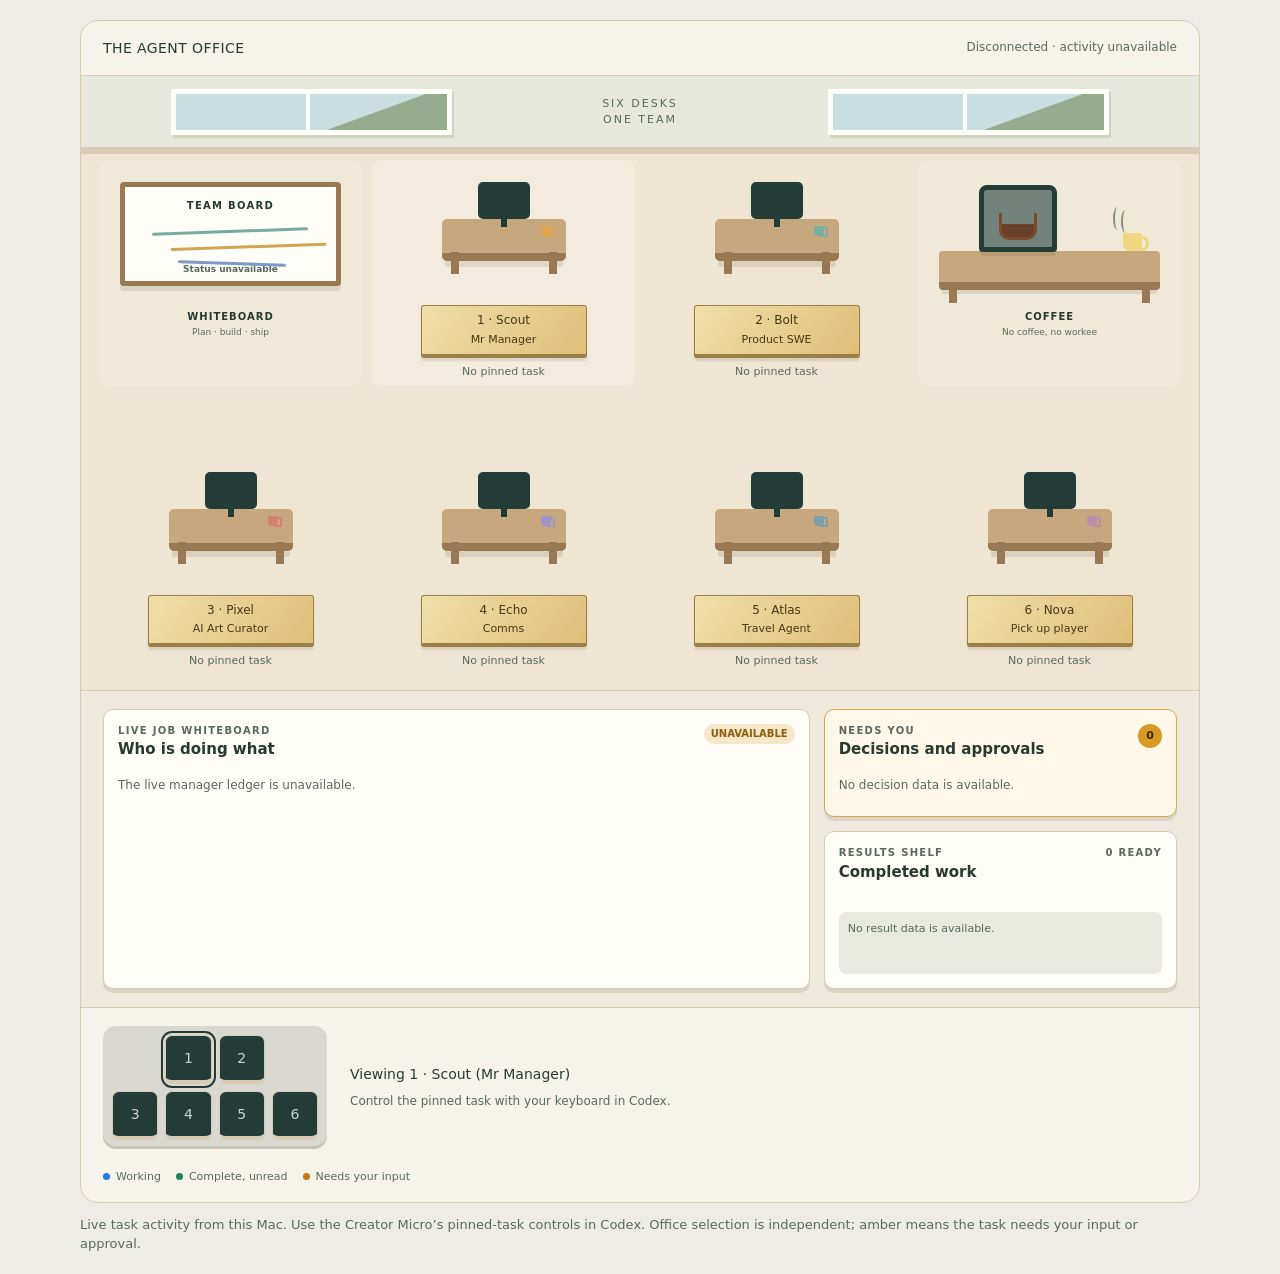
==== index.html @ 34a48023 "Align whiteboard labels with live agent activity" ====
<!doctype html>
<html lang="en">
<head>
  <meta charset="utf-8">
  <meta name="viewport" content="width=device-width, initial-scale=1">
  <meta name="color-scheme" content="light dark">
  <title>Agent Office — local task activity</title>
  <style>
    body { margin:0; padding:20px; background:light-dark(#edece6,#17201a); color:light-dark(#263a32,#eef1e8); font-family:system-ui,sans-serif; }
    main { max-width:1120px; margin:0 auto; }
    .connection-note { max-width:1120px; margin:12px auto 0; font-size:13px; line-height:1.5; color:light-dark(#59695e,#bdcabc); }
    html[data-presentation="true"] body { padding:0; min-height:100vh; display:grid; place-items:center; overflow:hidden; background:#101712; }
    html[data-presentation="true"] main { width:min(100vw,1180px); max-width:none; }
    html[data-presentation="true"] #agent-office .office-bottom,
    html[data-presentation="true"] #agent-office .job-hub,
    html[data-presentation="true"] .connection-note { display:none; }
    html[data-presentation="true"] #agent-office .office-window { border-radius:0; box-shadow:none; }
    @media(max-width:490px) { body { padding:8px; } }
    /* Hide example dispatch while the first live snapshot is loading. */
    #agent-office .task-input, #agent-office .send-task { display:none; }
  </style>
</head>
<body>
  <main><div id="agent-office" aria-label="Agent Office">
  <style>
    #agent-office { --office-bg:light-dark(#f6f3ea,#202923); --office-wall:light-dark(#e6e8db,#303c32); --office-floor:light-dark(#eee5d2,#394239); --office-line:light-dark(#d7cbb4,#4b5548); --office-ink:light-dark(#263a32,#eef1e8); --office-muted:light-dark(#59695e,#bdcabc); --office-desk:light-dark(#c7a87e,#957657); --office-edge:light-dark(#987954,#6c513b); --office-panel:light-dark(#fffdf7,#253329); --office-screen:light-dark(#243c38,#14221c); --office-blue:light-dark(#2379e7,#53a0ff); --office-green:light-dark(#23815a,#6bdaa2); --office-shadow:light-dark(#564b2b22,#00000035); color:var(--office-ink); font-family:ui-sans-serif,system-ui,sans-serif; font-size:14px; line-height:1.45; }
    #agent-office * { box-sizing:border-box; }
    #agent-office [data-state] { --activity-fill:var(--office-screen); --activity-ink:light-dark(#c7d6cd,#b7c9bf); --activity-glow:transparent; }
    #agent-office [data-state="idle"] { --activity-fill:light-dark(#f5f8fc,#e9eff8); --activity-ink:light-dark(#304153,#34465c); }
    #agent-office [data-state="working"] { --activity-fill:var(--office-blue); --activity-ink:light-dark(#fff,#0e2540); --activity-glow:light-dark(#2379e755,#53a0ff55); }
    #agent-office [data-state="done"] { --activity-fill:var(--office-green); --activity-ink:light-dark(#fff,#123923); --activity-glow:light-dark(#23815a55,#6bdaa255); }
    #agent-office [data-state="waiting"] { --activity-fill:light-dark(#e6ad40,#edb450); --activity-ink:light-dark(#49320a,#49320a); --activity-glow:light-dark(#e6ad4055,#edb45055); }
    #agent-office [data-state="error"] { --activity-fill:light-dark(#cf4245,#ff827c); --activity-ink:light-dark(#fff,#4a1717); --activity-glow:light-dark(#cf424555,#ff827c55); }
    #agent-office .office-window { background:var(--office-bg); border:1px solid var(--office-line); border-radius:18px; overflow:hidden; }
    #agent-office .office-header { padding:17px 22px; display:flex; gap:12px; align-items:center; justify-content:space-between; flex-wrap:wrap; }
    #agent-office .office-brand { font-weight:500; letter-spacing:.03em; }
    #agent-office .office-tag { font-size:12px; color:var(--office-muted); }
    #agent-office .office-room { position:relative; background:var(--office-floor); padding:0 18px 15px; border-top:1px solid var(--office-line); border-bottom:1px solid var(--office-line); }
    #agent-office .back-wall { height:78px; margin:0 -18px 6px; background:var(--office-wall); border-bottom:7px solid var(--office-line); display:flex; align-items:center; justify-content:space-around; padding:9px 20px; }
    #agent-office .window-view { position:relative; width:26%; height:46px; border:5px solid var(--office-panel); background:linear-gradient(160deg,light-dark(#c9dee0,#466572) 0 67%,light-dark(#95ac8e,#344b37) 68%); box-shadow:2px 3px 0 var(--office-shadow); }
    #agent-office .window-view:after { content:""; position:absolute; left:48%; width:4px; height:100%; background:var(--office-panel); }
    #agent-office .wall-sign { text-align:center; color:var(--office-muted); letter-spacing:.18em; font-size:11px; padding:0 10px; }
    #agent-office .office-desks { display:grid; grid-template-columns:repeat(4,minmax(0,1fr)); grid-template-areas:'whiteboard key1 key2 coffee' 'key3 key4 key5 key6'; column-gap:10px; row-gap:64px; }
    #agent-office .station { position:relative; min-height:222px; min-width:0; border:0; padding:0 0 6px; background:transparent; color:inherit; font:inherit; cursor:pointer; border-radius:10px; display:flex; flex-direction:column; }
    #agent-office .station[aria-pressed="true"] { background:light-dark(#ffffff42,#ffffff08); }
    #agent-office .station-label { position:relative; margin-top:145px; width:100%; padding:0 4px; text-align:center; font-size:12px; white-space:normal; display:flex; flex-direction:column; align-items:center; gap:6px; }
    #agent-office .desk-plaque { position:relative; display:block; width:100%; max-width:166px; min-height:51px; padding:6px 7px; border:1px solid light-dark(#9c7f45,#b69b62); border-bottom:4px solid light-dark(#9c7f45,#8c7545); border-radius:3px; background:linear-gradient(125deg,light-dark(#f0dea9,#76663c),light-dark(#dfbf79,#51472e)); color:light-dark(#493718,#fff1c8); box-shadow:0 3px 2px var(--office-shadow); }
    #agent-office .plaque-name { display:block; font-weight:500; overflow-wrap:anywhere; }
    #agent-office .plaque-role { display:block; margin-top:2px; font-size:11px; overflow-wrap:anywhere; }
    #agent-office .plaque-role[hidden] { display:none; }
    #agent-office .station-state { display:block; color:var(--office-muted); font-size:11px; }
    #agent-office .worktable { position:absolute; top:59px; left:50%; transform:translateX(-50%); width:124px; height:42px; background:var(--office-desk); border-radius:5px; border-bottom:8px solid var(--office-edge); box-shadow:0 9px 0 -3px var(--office-shadow); }
    #agent-office .worktable:before, #agent-office .worktable:after { content:""; position:absolute; width:8px; height:22px; background:var(--office-edge); top:33px; }
    #agent-office .worktable:before { left:9px; } #agent-office .worktable:after { right:9px; }
    #agent-office .monitor { position:absolute; width:52px; height:37px; left:50%; top:22px; transform:translateX(-50%); border:5px solid var(--office-screen); border-radius:5px; background:var(--activity-fill); box-shadow:0 0 17px var(--activity-glow); }
    #agent-office .monitor:after { content:""; position:absolute; width:6px; height:9px; background:var(--office-screen); left:18px; top:31px; }
    #agent-office .screen-lines { position:absolute; left:5px; top:6px; width:19px; height:3px; color:var(--activity-ink); background:currentColor; box-shadow:0 6px 0 currentColor,7px 12px 0 currentColor; }
    #agent-office .station:is([data-state="unknown"],[data-state="unassigned"]) .screen-lines { opacity:0; }
    #agent-office .mug { position:absolute; top:66px; left:calc(50% + 37px); width:10px; height:10px; border-radius:1px 1px 4px 4px; background:var(--suit); }
    #agent-office .mug:after { content:""; position:absolute; right:-4px; top:1px; width:5px; height:6px; border:2px solid var(--suit); border-radius:2px; }
    #agent-office .robot { position:absolute; top:90px; left:calc(50% - 40px); width:38px; height:48px; transition:transform .75s cubic-bezier(.22,.8,.3,1); filter:drop-shadow(0 4px 1px var(--office-shadow)); }
    #agent-office .robot-head { position:absolute; width:34px; height:25px; top:0; left:2px; border-radius:9px; background:var(--suit); border-bottom:3px solid var(--trim); z-index:3; }
    #agent-office .robot-head:before { content:""; position:absolute; width:3px; height:9px; left:15px; top:-8px; background:var(--trim); }
    #agent-office .robot-head:after { content:""; position:absolute; width:7px; height:7px; left:13px; top:-11px; border-radius:50%; background:var(--suit); }
    #agent-office .visor { position:absolute; top:7px; left:5px; width:24px; height:11px; border-radius:4px; background:var(--office-screen); display:flex; gap:7px; align-items:center; justify-content:center; }
    #agent-office .visor:before, #agent-office .visor:after { content:""; display:block; width:3px; height:4px; background:light-dark(#e7fcf5,#ecfff4); border-radius:2px; }
    #agent-office .robot-body { position:absolute; width:24px; height:17px; top:23px; left:7px; border-radius:5px; background:var(--suit); border-bottom:3px solid var(--trim); }
    #agent-office .robot-body:before, #agent-office .robot-body:after { content:""; position:absolute; top:3px; width:7px; height:14px; border-radius:3px; background:var(--suit); }
    #agent-office .robot-body:before { left:-7px; transform:rotate(15deg); } #agent-office .robot-body:after { right:-7px; transform:rotate(-15deg); }
    #agent-office .feet { position:absolute; top:38px; left:9px; width:8px; height:8px; border-radius:0 0 3px 3px; background:var(--trim); box-shadow:13px 0 0 var(--trim); }
    #agent-office .robot-badge { position:absolute; width:6px; height:4px; background:var(--office-panel); left:9px; top:5px; border-radius:1px; }
    #agent-office .robot-2 .robot-head { border-radius:3px; width:38px; left:0; }
    #agent-office .robot-2 .visor { width:28px; }
    #agent-office .robot-2 .robot-head:before { left:5px; transform:rotate(-25deg); }
    #agent-office .robot-2 .robot-head:after { left:2px; border-radius:1px; }
    #agent-office .robot-3 .robot-head { border-radius:15px 15px 8px 8px; }
    #agent-office .robot-3 .visor { border-radius:50%; width:14px; left:10px; gap:0; }
    #agent-office .robot-3 .visor:after { display:none; }
    #agent-office .robot-3 .robot-head:before { left:-4px; top:6px; width:5px; height:12px; }
    #agent-office .robot-3 .robot-head:after { left:33px; top:6px; width:5px; height:12px; border-radius:2px; }
    #agent-office .robot-4 .robot-head { border-radius:13px; height:28px; top:-3px; }
    #agent-office .robot-4 .robot-head:before { left:2px; transform:rotate(-28deg); height:12px; }
    #agent-office .robot-4 .robot-head:after { left:26px; top:-8px; width:3px; height:12px; border-radius:0; transform:rotate(28deg); }
    #agent-office .robot-5 .robot-head { border-radius:6px 6px 11px 11px; }
    #agent-office .robot-5 .robot-head:before { width:28px; height:7px; top:-5px; left:3px; border-radius:4px 4px 0 0; }
    #agent-office .robot-5 .robot-head:after { width:40px; height:4px; top:0; left:-3px; border-radius:2px; }
    #agent-office .robot-6 .robot-head { width:30px; left:4px; border-radius:4px 12px 4px 12px; }
    #agent-office .robot-6 .visor { left:3px; }
    #agent-office .robot-6 .robot-head:after { width:15px; left:13px; border-radius:3px; transform:rotate(15deg); }
    #agent-office .station[aria-pressed="true"] .robot { transform:translate(20px,3px); }
    #agent-office .station[data-state="working"] .robot { transform:translate(45px,-42px); }
    #agent-office .station[data-state="working"] .station-state { color:var(--office-blue); }
    #agent-office .station[data-state="done"] .robot { transform:translate(20px,-2px); }
    #agent-office .station[data-state="done"] .robot-body:after { transform:translateY(-12px) rotate(-135deg); }
    #agent-office .station[data-state="done"] .station-state { color:var(--office-green); }
    #agent-office .station.is-spotlit { animation:office-spotlight 1.15s ease-out; box-shadow:0 0 0 3px light-dark(#f1c45d,#ffe083),0 0 28px 10px light-dark(#efc35380,#ffe08355); }
    #agent-office .result-sheet { opacity:0; position:absolute; top:89px; left:calc(50% + 17px); width:17px; height:21px; background:var(--office-panel); border-top:5px solid var(--office-green); transform:rotate(10deg); transition:opacity .2s; }
    #agent-office .station[data-state="done"] .result-sheet { opacity:1; }
    #agent-office .office-bottom { padding:18px 22px 20px; display:grid; grid-template-columns:224px minmax(0,1fr); gap:23px; align-items:center; }
    #agent-office .keypad { display:grid; grid-template-columns:repeat(4,minmax(0,1fr)); grid-template-areas:'. key1 key2 .' 'key3 key4 key5 key6'; gap:7px; background:light-dark(#d8d8d0,#17221b); padding:9px; border-radius:13px; box-shadow:inset 0 -3px 0 var(--office-shadow); }
    #agent-office .agent-key:nth-child(1) { grid-area:key1; }
    #agent-office .agent-key:nth-child(2) { grid-area:key2; }
    #agent-office .agent-key:nth-child(3) { grid-area:key3; }
    #agent-office .agent-key:nth-child(4) { grid-area:key4; }
    #agent-office .agent-key:nth-child(5) { grid-area:key5; }
    #agent-office .agent-key:nth-child(6) { grid-area:key6; }
    #agent-office .agent-key { position:relative; min-height:49px; border:1px solid var(--office-line); border-bottom-width:4px; border-radius:7px; background:var(--activity-fill); color:var(--activity-ink); box-shadow:0 0 12px var(--activity-glow); font:inherit; font-weight:500; cursor:pointer; }
    #agent-office .agent-key[aria-pressed="true"] { outline:2px solid var(--office-ink); outline-offset:2px; }
    #agent-office .agent-key:is([data-state="working"],[data-state="done"],[data-state="waiting"],[data-state="error"]) { border-color:var(--activity-fill); }
    #agent-office .compose { min-width:0; }
    #agent-office .compose-title { font-weight:500; display:block; margin-bottom:7px; }
    #agent-office .task-input { width:100%; min-width:0; background:var(--office-panel); border:1px solid var(--office-line); color:var(--office-ink); font:inherit; padding:9px 11px; border-radius:8px; }
    #agent-office .compose-actions { display:flex; align-items:center; gap:12px; margin-top:9px; flex-wrap:wrap; }
    #agent-office .send-task { background:var(--office-ink); color:var(--office-bg); font:inherit; font-weight:500; border:0; padding:9px 13px; border-radius:8px; cursor:pointer; }
    #agent-office .send-task:disabled { opacity:.5; cursor:default; }
    #agent-office .selection-detail { color:var(--office-muted); font-size:12px; }
    #agent-office .office-legend { padding:0 22px 17px; display:flex; flex-wrap:wrap; gap:15px; color:var(--office-muted); font-size:11px; }
    #agent-office .legend-item { display:flex; align-items:center; gap:6px; }
    #agent-office .legend-dot { width:7px; height:7px; border-radius:50%; background:var(--office-blue); }
    #agent-office .legend-item:nth-child(2) .legend-dot { background:var(--office-green); }
    #agent-office .legend-item:nth-child(3) .legend-dot { background:light-dark(#bc7b16,#edb450); }
    #agent-office [data-cozy="false"] .back-wall { display:none; }
    #agent-office [data-cozy="false"] .office-room { padding-top:14px; }
    #agent-office .job-hub { display:grid; grid-template-columns:minmax(0,1.6fr) minmax(260px,.8fr); gap:14px; padding:18px 22px; background:light-dark(#eee9dc,#1d2a22); border-bottom:1px solid var(--office-line); }
    #agent-office .job-panel { min-width:0; border:1px solid var(--office-line); border-radius:10px; background:var(--office-panel); box-shadow:0 4px 0 var(--office-shadow); padding:14px; }
    #agent-office .job-panel-head { display:flex; align-items:flex-start; justify-content:space-between; gap:12px; margin-bottom:10px; }
    #agent-office .job-eyebrow { display:block; color:var(--office-muted); font-size:10px; font-weight:700; letter-spacing:.13em; text-transform:uppercase; }
    #agent-office .job-panel h2 { margin:2px 0 0; font-size:15px; line-height:1.25; }
    #agent-office .board-health { flex:none; padding:3px 7px; border-radius:999px; background:light-dark(#e4eee7,#34463a); color:var(--office-green); font-size:10px; font-weight:700; text-transform:uppercase; }
    #agent-office .board-health[data-stale="true"] { background:light-dark(#f5e7c8,#4a3d27); color:light-dark(#8b5e12,#f0c46d); }
    #agent-office .job-list { display:grid; gap:6px; }
    #agent-office .job-row { width:100%; min-width:0; display:grid; grid-template-columns:minmax(98px,.7fr) minmax(0,1.7fr) auto; align-items:center; gap:9px; padding:8px 9px; border:1px solid var(--office-line); border-left:5px solid var(--office-blue); border-radius:7px; background:light-dark(#faf8f1,#2c3a30); color:inherit; font:inherit; text-align:left; cursor:pointer; }
    #agent-office .job-row[data-stage="waiting"] { border-left-color:light-dark(#bc7b16,#edb450); }
    #agent-office .job-row[data-stage="testing"],#agent-office .job-row[data-stage="done"] { border-left-color:var(--office-green); }
    #agent-office .job-row[data-stage="error"] { border-left-color:light-dark(#cf4245,#ff827c); }
    #agent-office .job-row[data-stage="unknown"],#agent-office .job-row[data-stage="ready"] { border-left-color:var(--office-line); }
    #agent-office .job-agent { font-size:12px; font-weight:700; overflow-wrap:anywhere; }
    #agent-office .job-title { min-width:0; color:var(--office-muted); font-size:12px; overflow-wrap:anywhere; }
    #agent-office .stage-chip { padding:3px 7px; border-radius:999px; background:light-dark(#e8edf1,#17241d); color:var(--office-muted); font-size:10px; font-weight:700; text-transform:uppercase; white-space:nowrap; }
    #agent-office .job-side { min-width:0; display:grid; gap:14px; align-content:start; }
    #agent-office .needs-panel { border-color:light-dark(#d5a84d,#8d672c); background:light-dark(#fff8e8,#40351f); }
    #agent-office .needs-count { min-width:24px; height:24px; display:grid; place-items:center; border-radius:999px; background:light-dark(#d99a25,#edb450); color:#382709; font-size:11px; font-weight:800; }
    #agent-office .needs-list { display:grid; gap:7px; }
    #agent-office .need-card { width:100%; display:grid; grid-template-columns:34px minmax(0,1fr); gap:9px; align-items:start; padding:9px; border:1px solid light-dark(#d6b66c,#8d713a); border-radius:7px; background:light-dark(#fffdf7,#4a3c23); color:inherit; font:inherit; text-align:left; cursor:pointer; }
    #agent-office .need-key { width:32px; height:32px; display:grid; place-items:center; border:1px solid var(--office-edge); border-bottom-width:4px; border-radius:6px; background:light-dark(#f1d58f,#d9b45f); color:#3b2b0d; font-weight:800; }
    #agent-office .need-card strong,#agent-office .need-card small { display:block; overflow-wrap:anywhere; }
    #agent-office .need-card strong { font-size:12px; }
    #agent-office .need-card small { margin-top:2px; color:var(--office-muted); font-size:11px; }
    #agent-office .panel-empty { margin:0; padding:8px 0; color:var(--office-muted); font-size:12px; }
    #agent-office .folders { display:flex; gap:9px; overflow-x:auto; padding:7px 3px 9px; }
    #agent-office .result-folder { min-width:122px; position:relative; padding:13px 9px 8px; border:0; border-bottom:6px solid var(--office-edge); border-radius:4px; background:var(--office-desk); color:light-dark(#443119,#fff4d7); font:inherit; font-size:11px; text-align:left; cursor:pointer; }
    #agent-office .result-folder:before { content:""; position:absolute; top:-6px; left:8px; width:42px; height:8px; border-radius:3px 3px 0 0; background:var(--office-desk); }
    #agent-office .result-folder[aria-selected="true"] { outline:2px solid var(--office-green); outline-offset:2px; }
    #agent-office .result-detail { min-height:62px; margin-top:4px; padding:9px; border-radius:7px; background:light-dark(#e8eadf,#344139); color:var(--office-muted); font-size:11px; overflow-wrap:anywhere; }
    #agent-office .result-detail strong { display:block; margin-bottom:3px; color:var(--office-ink); font-size:12px; }
    #agent-office .result-links { display:flex; flex-wrap:wrap; gap:8px; margin-top:7px; }
    #agent-office .result-links a { color:light-dark(#075aa8,#83bdff); font-weight:700; }
    @media(max-width:720px) { #agent-office .job-hub { grid-template-columns:1fr; } }
    @media(max-width:490px) { #agent-office .office-header { padding:14px; gap:5px; } #agent-office .office-room { padding-left:4px; padding-right:4px; } #agent-office .back-wall { margin-left:-4px; margin-right:-4px; } #agent-office .office-desks { column-gap:0; } #agent-office .station,#agent-office .office-amenity { min-height:205px; } #agent-office .worktable { width:76px; } #agent-office .monitor { width:46px; } #agent-office .mug { left:calc(50% + 25px); } #agent-office .desk-plaque { padding-left:3px; padding-right:3px; font-size:11px; } #agent-office .plaque-role { font-size:10px; } #agent-office .station[data-state="working"] .robot { transform:translate(35px,-39px); } #agent-office .office-bottom { grid-template-columns:1fr; padding:16px; gap:16px; } #agent-office .agent-key { min-height:44px; } #agent-office .task-input { font-size:16px; } #agent-office .office-legend { padding-left:16px; padding-right:16px; gap:10px; } }
    @media(max-width:490px) { #agent-office .job-hub { padding:14px; } #agent-office .job-row { grid-template-columns:minmax(86px,.8fr) minmax(0,1.5fr); } #agent-office .stage-chip { grid-column:1/-1; justify-self:start; } }
    #agent-office .office-amenity { position:relative; min-width:0; min-height:222px; border-radius:10px; background:light-dark(#ffffff24,#ffffff05); overflow:hidden; }
    #agent-office .office-whiteboard { grid-area:whiteboard; }
    #agent-office .coffee-space { grid-area:coffee; }
    #agent-office .room-whiteboard { position:absolute; top:22px; left:8%; width:84%; height:104px; padding:12px 8px 8px; border:5px solid var(--office-edge); border-radius:4px; background:var(--office-panel); color:var(--office-muted); text-align:center; box-shadow:0 5px 0 var(--office-shadow); }
    #agent-office .room-whiteboard:before,#agent-office .room-whiteboard:after { content:""; position:absolute; left:13%; right:13%; height:3px; border-radius:3px; background:light-dark(#79a9a0,#78a992); transform:rotate(-2deg); }
    #agent-office .room-whiteboard:before { top:43px; box-shadow:18px 16px 0 light-dark(#d3a553,#c59a4d); }
    #agent-office .room-whiteboard:after { top:75px; left:25%; right:24%; background:light-dark(#7d99c8,#82a9dc); transform:rotate(2deg); }
    #agent-office .room-board-title { display:block; color:var(--office-ink); font-size:10px; font-weight:800; letter-spacing:.13em; }
    #agent-office .room-board-count { position:absolute; bottom:5px; left:0; right:0; font-size:9px; font-weight:700; }
    #agent-office .coffee-counter { position:absolute; top:91px; left:8%; width:84%; height:39px; border-bottom:8px solid var(--office-edge); border-radius:4px; background:var(--office-desk); box-shadow:0 7px 0 -3px var(--office-shadow); }
    #agent-office .coffee-counter:before,#agent-office .coffee-counter:after { content:""; position:absolute; top:31px; width:8px; height:21px; background:var(--office-edge); }
    #agent-office .coffee-counter:before { left:10px; } #agent-office .coffee-counter:after { right:10px; }
    #agent-office .coffee-machine { position:absolute; left:18%; top:-66px; width:55%; max-width:78px; height:67px; border:5px solid var(--office-screen); border-radius:8px 8px 4px 4px; background:light-dark(#73827a,#1d2922); box-shadow:0 4px 0 var(--office-shadow); }
    #agent-office .coffee-machine:before { content:""; position:absolute; top:8px; left:9px; right:9px; height:14px; border-radius:3px; background:var(--activity-fill); box-shadow:0 0 10px var(--activity-glow); }
    #agent-office .coffee-machine:after { content:""; position:absolute; left:22%; right:22%; bottom:7px; height:24px; border:3px solid light-dark(#7b4b2c,#c99162); border-top:0; border-radius:1px 1px 10px 10px; background:linear-gradient(to top,light-dark(#68402a,#9b623f) 0 52%,transparent 53%); }
    #agent-office .coffee-mug { position:absolute; right:8%; top:-18px; width:19px; height:18px; border-radius:2px 2px 7px 7px; background:light-dark(#f1d681,#e7c96f); }
    #agent-office .coffee-mug:after { content:""; position:absolute; right:-7px; top:3px; width:8px; height:9px; border:3px solid light-dark(#f1d681,#e7c96f); border-left:0; border-radius:0 7px 7px 0; }
    #agent-office .coffee-steam { position:absolute; right:13%; top:-44px; width:18px; height:27px; opacity:.72; }
    #agent-office .coffee-steam:before,#agent-office .coffee-steam:after { content:""; position:absolute; width:7px; height:23px; border-left:2px solid var(--office-muted); border-radius:50%; animation:office-steam 2.2s ease-in-out infinite; }
    #agent-office .coffee-steam:after { left:8px; top:3px; animation-delay:.5s; }
    #agent-office .amenity-label { position:absolute; top:151px; left:5%; right:5%; text-align:center; color:var(--office-muted); line-height:1.2; }
    #agent-office .amenity-label strong { display:block; color:var(--office-ink); font-size:10px; letter-spacing:.1em; }
    #agent-office .amenity-label small { display:block; margin-top:4px; font-size:9px; }
    #agent-office .office-room > .robot { left:0; top:0; z-index:10; pointer-events:none; transition:transform var(--walk-duration,0ms) linear; }
    #agent-office .traveler-number { position:absolute; top:50px; left:8px; width:23px; height:19px; border-radius:6px; text-align:center; font-size:11px; background:var(--activity-fill); color:var(--activity-ink); border:1px solid var(--office-line); }
    #agent-office .robot[data-selected="true"] .traveler-number { outline:2px solid var(--office-ink); outline-offset:1px; }
    #agent-office .robot:is([data-state="working"],[data-state="done"],[data-state="waiting"],[data-state="error"]) .traveler-number { border-color:var(--activity-fill); }
    #agent-office .robot[data-walking="true"] .feet { animation:office-footsteps .25s steps(2,end) infinite; }
    #agent-office .robot[data-walking="true"] .robot-head { animation:office-bob .3s ease-in-out infinite alternate; }
    #agent-office .robot[data-state="done"] .robot-body:after { transform:translateY(-12px) rotate(-135deg); }
    #agent-office .clipboard { display:none; position:absolute; z-index:4; top:26px; left:24px; width:17px; height:22px; border:2px solid #8b693d; border-radius:2px; background:repeating-linear-gradient(#fff8df 0 5px,#b5baa5 5px 6px); transform:rotate(-12deg); box-shadow:1px 2px 1px #0003; }
    #agent-office .clipboard:before { content:""; position:absolute; top:-4px; left:3px; width:7px; height:5px; border-radius:2px; background:#817860; }
    #agent-office .robot[data-rounds="true"] .clipboard { display:block; }
    #agent-office .comms-layer { position:absolute; inset:0; pointer-events:none; z-index:20; }
    #agent-office .speech-bubble { position:absolute; width:max-content; max-width:136px; padding:7px 11px 6px; border:1px solid light-dark(#77988c,#7ea995); border-radius:12px; background:light-dark(#fffdf7,#e8f1e8); color:#263a32; box-shadow:0 4px 12px #00000020; text-align:center; font-size:11px; line-height:1.25; transform:translate(-50%,-100%); transition:opacity .2s ease; animation:office-bubble-in .24s ease-out both; }
    #agent-office .speech-bubble[data-speaker="manager"] { background:light-dark(#fff3d3,#f7dfaa); border-color:light-dark(#ba9653,#d0ae69); }
    #agent-office .speech-bubble:after { content:""; position:absolute; bottom:-5px; left:var(--tail-x,50%); width:8px; height:8px; transform:translateX(-50%) rotate(45deg); background:inherit; border-right:1px solid; border-bottom:1px solid; border-color:inherit; }
    #agent-office .speech-bubble.is-leaving { opacity:0; animation:none; }
    #agent-office .speech-dots { display:flex; justify-content:center; gap:4px; margin-top:5px; height:5px; }
    #agent-office .speech-dots i { width:4px; height:4px; border-radius:50%; background:currentColor; opacity:.45; animation:office-speaking .95s ease-in-out infinite; }
    #agent-office .speech-dots i:nth-child(2) { animation-delay:.14s; }
    #agent-office .speech-dots i:nth-child(3) { animation-delay:.28s; }
    #agent-office .comms-announcement { position:absolute; width:1px; height:1px; padding:0; margin:-1px; overflow:hidden; clip-path:inset(50%); white-space:nowrap; }
    @keyframes office-bubble-in { from { opacity:0; transform:translate(-50%,-88%) scale(.88); } to { opacity:1; transform:translate(-50%,-100%) scale(1); } }
    @keyframes office-speaking { 0%,70%,100% { transform:translateY(0); opacity:.4; } 35% { transform:translateY(-3px); opacity:1; } }
    @keyframes office-footsteps { 0% { transform:translateY(0) rotate(-9deg); } 100% { transform:translateY(-3px) rotate(9deg); } }
    @keyframes office-bob { from { transform:translateY(0); } to { transform:translateY(-2px); } }
    @keyframes office-spotlight { 0%,100% { box-shadow:none; } 18%,68% { box-shadow:0 0 0 3px light-dark(#f1c45d,#ffe083),0 0 28px 10px light-dark(#efc35380,#ffe08355); } }
    @keyframes office-steam { 0%,100% { transform:translateY(5px) scaleX(.8); opacity:.25; } 50% { transform:translateY(-4px) scaleX(1.15); opacity:.8; } }
    @media(max-width:490px) { #agent-office .room-whiteboard { left:4%; width:92%; padding-left:2px; padding-right:2px; } #agent-office .coffee-counter { left:4%; width:92%; } #agent-office .coffee-machine { left:10%; width:64%; } #agent-office .amenity-label { left:1%; right:1%; } }
    @media(prefers-reduced-motion:reduce) { #agent-office *,#agent-office *:before,#agent-office *:after { transition:none!important; animation:none!important; } }
  </style>
  <div class="office-window" data-cozy="true">
    <div class="office-header"><span class="office-brand">THE AGENT OFFICE</span><span class="office-tag">Preview · example activity</span></div>
    <div class="office-room">
      <div class="back-wall" aria-hidden="true"><div class="window-view"></div><div class="wall-sign">SIX DESKS<br>ONE TEAM</div><div class="window-view"></div></div>
      <div class="office-desks" aria-label="Agent desks"></div>
    </div>
    <section class="job-hub" aria-label="Agent work and results">
      <section class="job-panel board-panel" aria-labelledby="live-board-title">
        <div class="job-panel-head"><div><span class="job-eyebrow">Live job whiteboard</span><h2 id="live-board-title">Who is doing what</h2></div><span class="board-health" data-stale="true">Waiting</span></div>
        <div class="job-list"><p class="panel-empty">Waiting for the manager ledger…</p></div>
      </section>
      <div class="job-side">
        <section class="job-panel needs-panel" aria-labelledby="needs-title">
          <div class="job-panel-head"><div><span class="job-eyebrow">Needs you</span><h2 id="needs-title">Decisions and approvals</h2></div><span class="needs-count">0</span></div>
          <div class="needs-list"><p class="panel-empty">Nothing needs you right now.</p></div>
        </section>
        <section class="job-panel results-panel" aria-labelledby="results-title">
          <div class="job-panel-head"><div><span class="job-eyebrow">Results shelf</span><h2 id="results-title">Completed work</h2></div><span class="results-count job-eyebrow">0 ready</span></div>
          <div class="folders" role="list"></div>
          <article class="result-detail" aria-live="polite">Completed work will leave a folder here.</article>
        </section>
      </div>
    </section>
    <div class="office-bottom">
      <div class="keypad" role="group" aria-label="Six agent keys"></div>
      <form class="compose">
        <label class="compose-title" for="agent-office-task">1 · Scout (Mr Manager)</label>
        <input id="agent-office-task" class="task-input" type="text" maxlength="160" value="Draft a project introduction" aria-label="Example task for selected agent">
        <div class="compose-actions"><button class="send-task" type="submit">Send to work</button><span class="selection-detail" aria-live="polite">Ready for a task</span></div>
      </form>
    </div>
    <div class="office-legend" aria-label="Activity colors"><span class="legend-item"><span class="legend-dot"></span>Working</span><span class="legend-item"><span class="legend-dot"></span>Complete, unread</span><span class="legend-item"><span class="legend-dot"></span>Needs your input</span></div>
  </div>
  <script>
    (() => {
      const root = document.getElementById('agent-office');
      const deskArea = root.querySelector('.office-desks');
      const keyArea = root.querySelector('.keypad');
      const input = root.querySelector('.task-input');
      const label = root.querySelector('.compose-title');
      const send = root.querySelector('.send-task');
      const detail = root.querySelector('.selection-detail');
      const room = root.querySelector('.office-room');
      const jobHub = root.querySelector('.job-hub');
      const boardList = root.querySelector('.job-list');
      const boardHealth = root.querySelector('.board-health');
      const needsList = root.querySelector('.needs-list');
      const needsCount = root.querySelector('.needs-count');
      const folders = root.querySelector('.folders');
      const resultsCount = root.querySelector('.results-count');
      const resultDetail = root.querySelector('.result-detail');
      const reducedMotion = window.matchMedia('(prefers-reduced-motion: reduce)');
      const whiteboardSpace = document.createElement('section');
      whiteboardSpace.className='office-amenity office-whiteboard';
      whiteboardSpace.setAttribute('aria-label','Office whiteboard');
      whiteboardSpace.innerHTML='<span class="room-whiteboard" aria-hidden="true"><span class="room-board-title">TEAM BOARD</span><span class="room-board-count">0 active</span></span><span class="amenity-label"><strong>WHITEBOARD</strong><small>Plan · build · ship</small></span>';
      const roomBoard=whiteboardSpace.querySelector('.room-board-count');
      const coffeeSpace = document.createElement('section');
      coffeeSpace.className='office-amenity coffee-space';
      coffeeSpace.setAttribute('aria-label','Office coffee station: no coffee, no workee');
      coffeeSpace.innerHTML='<span class="coffee-counter" aria-hidden="true"><span class="coffee-machine"></span><span class="coffee-mug"></span><span class="coffee-steam"></span></span><span class="amenity-label"><strong>COFFEE</strong><small>No coffee, no workee</small></span>';
      const colors = [
        ['#dfa650','#f0b958','#a97430','#c18e3f'], ['#79afa2','#88c7b6','#4c8576','#58a28e'],
        ['#d7816d','#f09b83','#a35b4b','#c07761'], ['#a095c6','#b7ace3','#746691','#8e81bd'],
        ['#7b9fae','#a1c5d6','#547a89','#7097a8'], ['#c18ca7','#e6a8c7','#925e7b','#b77e9e']
      ];
      const roster = ['Scout (Mr Manager)','Bolt (Product SWE)','Pixel (AI Art Curator)','Echo (Comms)','Atlas (Travel Agent)','Nova (Pick up player)'];
      function splitPinnedName(title) {
        const full=String(title || '').trim();
        const match=full.match(/^(.*?)\s*\(([^()]*)\)\s*$/);
        return match && match[1].trim()?{name:match[1].trim(),role:match[2].trim()}:{name:full || 'Unassigned',role:''};
      }
      const tasks = ['Draft a project introduction','Build a simple landing page','Design a playful app icon','Review the latest changes','Research the next project','Write a quick-start guide'];
      const agents = roster.map((displayTitle,i)=>({ ...splitPinnedName(displayTitle), displayTitle, index:i, keyNumber:i+1, task:tasks[i], state:'idle', stage:'Ready for a task', position:null, location:'home', moving:false, runId:0, threadId:null }));
      let selected = 0;
      let liveMode = false;
      const appearance = { cozy:true, pace:'Relaxed' };
      deskArea.append(whiteboardSpace);
      agents.forEach((a,i) => {
        const station = document.createElement('button');
        station.type='button'; station.className='station';
        station.style.gridArea=`key${i+1}`;
        station.style.setProperty('--suit',`light-dark(${colors[i][0]},${colors[i][1]})`);
        station.style.setProperty('--trim',`light-dark(${colors[i][2]},${colors[i][3]})`);
        station.innerHTML=`<span class="worktable" aria-hidden="true"></span><span class="monitor" aria-hidden="true"><span class="screen-lines"></span></span><span class="mug" aria-hidden="true"></span><span class="robot robot-${i+1}" aria-hidden="true"><span class="robot-head"><span class="visor"></span></span><span class="robot-body"><span class="robot-badge"></span></span><span class="feet"></span></span><span class="result-sheet" aria-hidden="true"></span><span class="station-label"><span class="desk-plaque"><span class="plaque-name"></span><span class="plaque-role"></span></span><span class="station-state"></span></span>`;
        station.addEventListener('click',()=>select(i)); deskArea.append(station); a.station=station;
        a.robot=station.querySelector('.robot');
        a.robot.style.setProperty('--suit',`light-dark(${colors[i][0]},${colors[i][1]})`);
        a.robot.style.setProperty('--trim',`light-dark(${colors[i][2]},${colors[i][3]})`);
        const number=document.createElement('span'); number.className='traveler-number'; number.textContent=String(i+1); a.robot.append(number);
        const clipboard=document.createElement('span'); clipboard.className='clipboard'; a.robot.append(clipboard);
        room.append(a.robot);
        if(i===1) deskArea.append(coffeeSpace);
        const key = document.createElement('button'); key.type='button'; key.className='agent-key'; key.textContent=String(i+1);
        key.addEventListener('click',()=>select(i)); keyArea.append(key); a.key=key;
      });
      const commsLayer=document.createElement('div');
      commsLayer.className='comms-layer'; commsLayer.setAttribute('aria-hidden','true'); room.append(commsLayer);
      const commsAnnouncement=document.createElement('span');
      commsAnnouncement.className='comms-announcement'; commsAnnouncement.setAttribute('aria-live','polite'); root.append(commsAnnouncement);
      // ROUNDS_CONTROLLER_START: DOM-independent queue, also exercised by focused tests.
      function createOfficeRounds(hooks) {
        const seen=new Map(),pairs=new Map();
        let queue=[],running=false,generation=0,current=null;
        const fresh=event=>hooks.now()-event.at<=45 && event.at-hooks.now()<=2;
        async function drain() {
          if(running) return;
          running=true;
          const turn=generation;
          const alive=()=>turn===generation;
          try {
            while(alive() && queue.length) {
              const event=queue.shift();
              const people=hooks.resolve(event);
              if(!fresh(event) || !people) continue;
              const valid=()=>alive() && hooks.valid(event,people);
              current={valid};
              try {
                // A failed route retains the existing stationary speech-bubble fallback.
                try { await hooks.visit(event,people,valid); } catch(_error) { hooks.stopVisit(people); }
                if(valid() && fresh(event)) await hooks.speak(event,people,valid);
              } finally { hooks.release(people); current=null; }
            }
            if(alive()) await hooks.home(alive);
          } catch(_error) {
            // A removed/rebuilt scene must not leave characters held by a failed animation.
            if(alive()) hooks.cancel();
          } finally {
            running=false;
            if(queue.length) void drain();
          }
        }
        return {
          receive(events) {
            const now=hooks.now();
            for(const [id,at] of seen) if(now-at>50) seen.delete(id);
            for(const [pair,at] of pairs) if(now-at>50) pairs.delete(pair);
            for(const raw of Array.isArray(events)?events:[]) {
              if(!raw || typeof raw.id!=='string' || typeof raw.from!=='string' ||
                !['overview','check','message'].includes(raw.kind) || !Number.isFinite(raw.at) ||
                !fresh(raw) || seen.has(raw.id) ||
                (raw.kind!=='overview' && (typeof raw.to!=='string' || raw.to===raw.from))) continue;
              // Only metadata crosses into animation; never retain prompt/result payloads.
              const event={id:raw.id,from:raw.from,to:raw.kind==='overview'?null:raw.to,kind:raw.kind,at:raw.at};
              seen.set(event.id,event.at);
              const pair=JSON.stringify([event.from,event.to,event.kind]);
              if(event.at-(pairs.get(pair)??-Infinity)<10) continue;
              pairs.set(pair,event.at);
              queue.push(event);
            }
            queue.sort((a,b)=>a.at-b.at);
            queue=queue.slice(-12);
            void drain();
          },
          sync() { if(current && !current.valid()) this.clear(); },
          clear() { generation++; queue=[]; current=null; hooks.cancel(); }
        };
      }
      // ROUNDS_CONTROLLER_END
      let activeBubbles=[],commsTimer=null,commsFrame=null,finishSpeech=null;
      function clearBubbles() {
        clearTimeout(commsTimer); cancelAnimationFrame(commsFrame);
        commsTimer=null; commsFrame=null; activeBubbles=[];
        commsLayer.replaceChildren(); commsAnnouncement.textContent='';
        const finish=finishSpeech; finishSpeech=null; if(finish) finish();
      }
      function clearCommunications() { rounds.clear(); }
      function positionBubbles() {
        if(!root.isConnected || activeBubbles.some(item=>item.agent.threadId!==item.threadId)) {clearCommunications(); return;}
        const bounds=room.getBoundingClientRect();
        const placed=[];
        for(const item of activeBubbles) {
          const robot=item.agent.robot.getBoundingClientRect();
          const width=item.element.offsetWidth,height=item.element.offsetHeight;
          const anchor=robot.left-bounds.left+robot.width/2;
          const x=Math.max(width/2+5,Math.min(bounds.width-width/2-5,anchor));
          let y=Math.max(height+5,robot.top-bounds.top-11);
          for(const other of placed) {
            if(Math.abs(x-other.x)<(width+other.width)/2+6 && Math.abs(y-other.y)<Math.max(height,other.height)+6) {
              y=Math.max(height+5,other.y-other.height-9);
            }
          }
          item.element.style.left=`${x}px`;item.element.style.top=`${y}px`;
          item.element.style.setProperty('--tail-x',`${Math.max(12,Math.min(width-12,anchor-x+width/2))}px`);
          placed.push({x,y,width,height});
        }
        if(activeBubbles.length) commsFrame=requestAnimationFrame(positionBubbles);
      }
      function playCommunication(event,{manager,teammate},valid) {
        if(!valid()) return Promise.resolve();
        const finished=new Promise(resolve=>{finishSpeech=resolve;});
        const labels={overview:['Checking team'],check:['Checking in','Status check'],message:['Following up','Message received']}[event.kind];
        const participants=event.kind==='overview'?[manager]:[manager,teammate];
        participants.forEach((agent,index)=>{
          const bubble=document.createElement('span');bubble.className='speech-bubble';
          bubble.dataset.speaker=index===0?'manager':'teammate';bubble.dataset.kind=event.kind;
          const words=document.createElement('span');words.textContent=labels[index];bubble.append(words);
          const dots=document.createElement('span');dots.className='speech-dots';
          for(let i=0;i<3;i++) dots.append(document.createElement('i'));
          bubble.append(dots);commsLayer.append(bubble);
          activeBubbles.push({agent,threadId:agent.threadId,element:bubble});
        });
        commsAnnouncement.textContent=event.kind==='overview'?`${manager.name} is checking the team.`:`${manager.name} ${event.kind==='message'?'sent a follow-up to':'checked the status of'} ${teammate.name}.`;
        positionBubbles();
        commsTimer=setTimeout(()=>{
          activeBubbles.forEach(item=>item.element.classList.add('is-leaving'));
          commsTimer=setTimeout(clearBubbles,reducedMotion.matches?0:220);
        },event.kind==='overview'?2400:4200);
        return finished;
      }
      function receiveCommunications(events) {
        rounds.receive(events);
      }
      window.addEventListener('pagehide',clearCommunications,{once:true});
      let selectedResultId=null,spotlightTimer=null;
      function emptyState(container,text) {
        const item=document.createElement('p'); item.className='panel-empty'; item.textContent=text;
        container.replaceChildren(item);
      }
      function agentForKey(key) { return agents.find(agent=>agent.keyNumber===key); }
      function selectKey(key) {
        const index=agents.findIndex(agent=>agent.keyNumber===key);
        if(index>=0) select(index);
      }
      function flashSpotlight(agent) {
        clearTimeout(spotlightTimer);
        agents.forEach(item=>item.station.classList.remove('is-spotlit'));
        if(!agent) return;
        // Restart the animation when the same key is pressed twice.
        void agent.station.offsetWidth;
        agent.station.classList.add('is-spotlit');
        spotlightTimer=setTimeout(()=>agent.station.classList.remove('is-spotlit'),1200);
      }
      function renderJobBoard(board, slots) {
        // Use this snapshot's live slots, never the previous frame's characters.
        const liveSlots=Array.isArray(slots)?slots:null;
        const slotByKey=new Map((liveSlots || []).filter(slot=>slot && Number.isInteger(slot.key)).map(slot=>[slot.key,slot]));
        roomBoard.textContent=liveSlots?`${liveSlots.filter(slot=>slot?.state==='working').length} active`:'Status unavailable';
        // The rounds controller has a deliberately tiny DOM harness in tests;
        // board rendering is optional in that isolated scene.
        if(!jobHub) return;
        if(!board || board.presentation) {
          jobHub.hidden=Boolean(board?.presentation);
          if(!board) {
            boardHealth.textContent='Unavailable'; boardHealth.dataset.stale='true';
            emptyState(boardList,'The live manager ledger is unavailable.');
            emptyState(needsList,'No decision data is available.');
            needsCount.textContent='0'; folders.replaceChildren();
            resultsCount.textContent='0 ready'; resultDetail.textContent='No result data is available.';
          }
          return;
        }
        jobHub.hidden=false;
        const source=board.source && typeof board.source==='object'?board.source:{};
        const stale=source.stale!==false;
        boardHealth.dataset.stale=String(stale);
        boardHealth.textContent=!source.available?'Unavailable':stale?'May be stale':'Live';
        const boardAgents=Array.isArray(board.agents)?board.agents:[];
        const agentById=new Map(boardAgents.map(agent=>[agent.id,agent]));
        boardList.replaceChildren();
        const stageLabels={researching:'Researching',building:'Building',testing:'Testing',waiting:'Waiting',unknown:'Stage unknown'};
        const activityLabels={
          working:{stage:'working',title:'Active · no project assignment listed',chip:'Working'},
          idle:{stage:'ready',title:'Ready for the next assignment',chip:'Ready'},
          done:{stage:'done',title:'Response complete · unread',chip:'Complete'},
          waiting:{stage:'waiting',title:'Needs your input or approval',chip:'Needs you'},
          error:{stage:'error',title:'Task reported an error',chip:'Error'},
          unknown:{stage:'unknown',title:'Activity status unavailable',chip:'Unavailable'}
        };
        for(const item of boardAgents) {
          const assignment=item.assignment && typeof item.assignment==='object'?item.assignment:null;
          const activity=slotByKey.get(item.key)?.state;
          let fallback=activityLabels[activity] || activityLabels.unknown;
          // A missing/stale ledger cannot establish that an idle agent is free.
          if(activity==='idle' && (!source.available || stale)) fallback={stage:'unknown',title:'Current assignment unavailable',chip:'Unknown'};
          const stage=assignment?(assignment.stage || 'unknown'):fallback.stage;
          const row=document.createElement('button'); row.type='button'; row.className='job-row'; row.dataset.stage=stage;
          const identity=document.createElement('span'); identity.className='job-agent';
          identity.textContent=`${Number.isInteger(item.key)?item.key+' · ':''}${item.label || 'Agent'}`;
          const title=document.createElement('span'); title.className='job-title';
          title.textContent=assignment?(assignment.title || 'Tracked assignment'):fallback.title;
          const chip=document.createElement('span'); chip.className='stage-chip'; chip.textContent=assignment?(stageLabels[stage] || 'Stage unknown'):fallback.chip;
          row.append(identity,title,chip);
          if(Number.isInteger(item.key)) {
            row.addEventListener('click',()=>selectKey(item.key));
            row.setAttribute('aria-label',`${identity.textContent}: ${title.textContent}, ${chip.textContent}`);
          } else {
            row.disabled=true;
          }
          boardList.append(row);
        }
        if(!boardAgents.length) emptyState(boardList,'No configured agents are available.');

        const needs=Array.isArray(board.needsYou)?board.needsYou:[];
        needsCount.textContent=String(needs.length); needsList.replaceChildren();
        for(const need of needs) {
          const owner=agentById.get(need.agentId) || {};
          const card=document.createElement('button'); card.type='button'; card.className='need-card';
          const key=document.createElement('span'); key.className='need-key'; key.textContent=Number.isInteger(owner.key)?String(owner.key):'!';
          const copy=document.createElement('span');
          const heading=document.createElement('strong');
          heading.textContent=`${owner.label || 'An agent'} needs you${Number.isInteger(owner.key)?' · press '+owner.key:''}`;
          const action=document.createElement('small'); action.textContent=`${need.title || 'Your input is needed'}. ${need.action || 'Open the task to respond.'}`;
          copy.append(heading,action); card.append(key,copy);
          if(Number.isInteger(owner.key)) card.addEventListener('click',()=>selectKey(owner.key));
          card.setAttribute('aria-label',`${heading.textContent}. ${action.textContent}`);
          needsList.append(card);
        }
        if(!needs.length) emptyState(needsList,'Nothing needs you right now.');

        const results=Array.isArray(board.results)?board.results:[];
        resultsCount.textContent=`${results.length} ready`; folders.replaceChildren();
        if(!results.some(result=>result.id===selectedResultId)) selectedResultId=results[0]?.id || null;
        function showResult(id) {
          selectedResultId=id;
          const result=results.find(item=>item.id===id);
          folders.querySelectorAll('.result-folder').forEach(button=>button.setAttribute('aria-selected',String(button.dataset.resultId===id)));
          resultDetail.replaceChildren();
          if(!result) { resultDetail.textContent='Completed work will leave a folder here.'; return; }
          const owner=agentById.get(result.agentId) || {};
          const heading=document.createElement('strong'); heading.textContent=`${owner.label || 'Agent'} · ${result.title || 'Completed job'}`;
          const summary=document.createElement('span'); summary.textContent=result.summary || 'Open the task to review the result.';
          resultDetail.append(heading,summary);
          const safeArtifacts=(Array.isArray(result.artifacts)?result.artifacts:[]).filter(artifact=>typeof artifact.href==='string' && /^https?:\/\//.test(artifact.href));
          if(safeArtifacts.length) {
            const links=document.createElement('span'); links.className='result-links';
            safeArtifacts.forEach(artifact=>{const link=document.createElement('a');link.href=artifact.href;link.target='_blank';link.rel='noopener noreferrer';link.textContent=artifact.label || 'Open result';links.append(link);});
            resultDetail.append(links);
          }
        }
        for(const result of results) {
          const owner=agentById.get(result.agentId) || {};
          const folder=document.createElement('button'); folder.type='button'; folder.className='result-folder'; folder.dataset.resultId=result.id;
          folder.setAttribute('role','listitem'); folder.setAttribute('aria-selected',String(result.id===selectedResultId));
          folder.textContent=`${owner.label || 'Agent'} · ${result.title || 'Result'}`;
          folder.addEventListener('click',()=>showResult(result.id)); folders.append(folder);
        }
        showResult(selectedResultId);
      }
      function render() {
        agents.forEach((a,i) => {
          const stateLabel = {working:'Working',done:'Complete · unread',idle:'Idle',waiting:'Needs your input',unknown:'Status unavailable',error:'Error',unassigned:'No pinned task'}[a.state] || 'Status unavailable';
          for (const el of [a.station,a.key]) {
            el.dataset.state=a.state; el.setAttribute('aria-pressed',String(i===selected));
            el.setAttribute('aria-label',`${a.keyNumber} · ${a.displayTitle}, ${stateLabel}${i===selected?', selected in office':''}`);
          }
          a.station.querySelector('.plaque-name').textContent=`${a.keyNumber} · ${a.name}`;
          const role=a.station.querySelector('.plaque-role');
          role.textContent=a.role; role.hidden=!a.role;
          a.station.querySelector('.station-state').textContent=stateLabel;
          a.robot.dataset.state=a.state;
          a.robot.dataset.selected=String(i===selected);
        });
        const a=agents[selected]; label.textContent=`${liveMode?'Viewing ':''}${a.keyNumber} · ${a.displayTitle}`;
        send.disabled=a.state==='working' || !input.value.trim();
        send.textContent=a.state==='working'?'Working…':'Send to work';
        input.disabled=a.state==='working'; detail.textContent=liveMode?'Control the pinned task with your keyboard in Codex.':a.stage;
        root.querySelector('.office-window').dataset.cozy=String(appearance.cozy);
      }
      function spot(a,location) {
        const r=room.getBoundingClientRect();
        const d=a.station.getBoundingClientRect();
        const board=whiteboardSpace.getBoundingClientRect();
        const coffee=coffeeSpace.getBoundingClientRect();
        const homeX=d.left-r.left+d.width/2-19;
        const homeY=d.top-r.top+72;
        const topRow=agents[0]?.station.getBoundingClientRect();
        const lowerRow=agents[2]?.station.getBoundingClientRect();
        const robotHeight=a.robot.getBoundingClientRect().height||48;
        const laneY=topRow && lowerRow
          ? topRow.bottom-r.top+Math.max(0,(lowerRow.top-topRow.bottom-robotHeight)/2)
          : homeY;
        if(location && typeof location==='object') {
          const target=agents.find(agent=>agent.threadId===location.desk);
          if(!target) return {x:homeX,y:homeY};
          const desk=target.station.getBoundingClientRect(),home=spot(target,'home');
          // Stand in the gap beside the colleague, above nameplates at narrow widths.
          const side=desk.left-r.left+desk.width/2>r.width*.72?-1:1;
          const x=Math.max(4,Math.min(r.width-55,home.x+side*44));
          const y=home.y+(desk.width<135?0:12);
          if(location.aisle) return {x,y:spot(target,'corridor').y};
          return {x,y};
        }
        if(location==='home') return {x:homeX,y:homeY};
        if(location==='corridor') return {x:homeX,y:laneY};
        if(location==='board-corridor') return {x:board.left-r.left+board.width/2-19,y:laneY};
        if(location==='coffee-corridor') return {x:coffee.left-r.left+coffee.width/2-19,y:laneY};
        if(location==='board') return {x:board.left-r.left+board.width/2-19,y:board.top-r.top+104};
        if(location==='coffee') return {x:coffee.left-r.left+coffee.width/2-19,y:coffee.top-r.top+104};
        return {x:homeX,y:homeY};
      }
      function position(a,p,duration=0) {
        a.position=p;
        a.robot.style.setProperty('--walk-duration',`${reducedMotion.matches?0:duration}ms`);
        a.robot.style.transform=`translate(${Math.round(p.x)}px,${Math.round(p.y)}px)`;
      }
      const pause=ms=>new Promise(resolve=>setTimeout(resolve,ms));
      async function walk(a,location,pace) {
        const runId=a.runId;
        a.location=location; const target=spot(a,location); const from=a.position||target;
        const distance=Math.hypot(target.x-from.x,target.y-from.y);
        const duration=reducedMotion.matches?0:Math.max(300,Math.min(1900,distance*9))*pace;
        a.moving=true; a.robot.dataset.walking='true'; position(a,target,duration);
        await pause(duration+30);
        if(!root.isConnected || a.runId!==runId) return;
        a.moving=false; a.robot.dataset.walking='false';
      }
      let roundManager=null;
      function freeze(a) {
        const bounds=room.getBoundingClientRect(),robot=a.robot.getBoundingClientRect();
        a.runId++; a.moving=false; a.robot.dataset.walking='false';
        position(a,{x:robot.left-bounds.left,y:robot.top-bounds.top});
      }
      function hold(a) {
        if(a.roundHold) return;
        freeze(a); a.roundHold={threadId:a.threadId};
      }
      function release(a) {
        if(!a || !a.roundHold) return;
        a.roundHold=null; a.robot.dataset.rounds='false';
        a.runId++; a.moving=false; a.robot.dataset.walking='false'; a.location='home';
        if(root.isConnected && a.state==='working') void work(a);
        else position(a,spot(a,'home'),reducedMotion.matches?0:250);
      }
      function roundValid(event,{manager,teammate}) {
        return root.isConnected && manager.threadId===event.from &&
          (event.kind==='overview' || teammate.threadId===event.to);
      }
      async function roundRoute(a,locations,valid) {
        const runId=a.runId;
        for(const location of locations) {
          if(!valid() || a.runId!==runId || reducedMotion.matches) return;
          await walk(a,location,appearance.pace==='Quick'?0.65:1);
        }
      }
      const rounds=createOfficeRounds({
        now:()=>Date.now()/1000,
        resolve(event) {
          const manager=agents.find(a=>a.threadId===event.from);
          const teammate=agents.find(a=>a.threadId===event.to);
          return manager && (event.kind==='overview' || teammate)?{manager,teammate}:null;
        },
        valid:roundValid,
        async visit(event,people,valid) {
          const {manager,teammate}=people;
          if(roundManager && roundManager!==manager) release(roundManager);
          roundManager=manager; hold(manager); manager.robot.dataset.rounds='true';
          if(event.kind==='overview' || reducedMotion.matches) return;
          // If input is needed, preserve the stationary communication fallback.
          if(['waiting','error','unknown','unassigned'].includes(manager.state)) return;
          hold(teammate);
          const destination={desk:event.to};
          const home=spot(teammate,'home');
          const colleagueRoute=Math.hypot(teammate.position.x-home.x,teammate.position.y-home.y)<2?[]:['corridor','home'];
          // Travel via the shared aisle, then pause with the colleague at their desk.
          const managerRoute=[manager.location?.desk?{desk:manager.location.desk,aisle:true}:'corridor',
            {desk:event.to,aisle:true},destination];
          await Promise.all([
            roundRoute(manager,managerRoute,valid),
            roundRoute(teammate,colleagueRoute,valid)
          ]);
        },
        stopVisit({manager,teammate}) {
          for(const a of [manager,teammate]) if(a?.roundHold) freeze(a);
        },
        speak:playCommunication,
        release({teammate}) { release(teammate); },
        async home(alive) {
          const manager=roundManager;
          if(!manager) return;
          const identity=manager.threadId;
          const valid=()=>alive() && root.isConnected && manager.threadId===identity;
          try {
            if(manager.location?.desk) await roundRoute(manager,[{desk:manager.location.desk,aisle:true},'corridor','home'],valid);
          } finally {
            if(roundManager===manager) {roundManager=null; release(manager);}
          }
        },
        cancel() {
          clearBubbles(); roundManager=null;
          agents.forEach(a=>{if(a.roundHold) {freeze(a);release(a);}});
        }
      });
      reducedMotion.addEventListener('change',()=>{
        if(reducedMotion.matches) clearCommunications();
      });
      function reflow() {
        agents.forEach(a=>{if(!a.moving && (!a.roundHold || a.location?.desk)) position(a,spot(a,a.location));});
      }
      async function work(a) {
        const runId=a.runId;
        const valid=()=>root.isConnected && a.state==='working' && a.runId===runId && !a.roundHold;
        const pace=appearance.pace==='Quick'?0.65:1;
        const route=[
          ['corridor','Heading to the whiteboard…',0],
          ['board-corridor','Heading to the whiteboard…',0],
          ['board','Thinking at the whiteboard…',1600],
          ['board-corridor','Coffee break…',0],
          ['coffee-corridor','Coffee break…',0],
          ['coffee','Coffee fuels the next step…',1200],
          ['coffee-corridor','Back to the desk…',0],
          ['corridor','Back to the desk…',0],
          ['home',liveMode?'Working in Codex…':'Finishing the example task…',2200]
        ];
        do {
          for(const [location,stage,rest] of route) {
            if(!valid()) return;
            a.stage=stage; render(); await walk(a,location,pace);
            if(!valid()) return;
            if(rest) await pause(rest*pace);
          }
        } while(liveMode && valid());
        if(!valid()) return;
        a.state='done'; a.stage='Complete · example result ready'; render();
      }
      function select(i) {
        if(!Number.isInteger(i) || i<0 || i>=agents.length) return;
        if(!liveMode) agents[selected].task=input.value;
        selected=i;
        const a=agents[i];
        if (!liveMode && a.state==='done') { a.state='idle'; a.stage='Result reviewed · ready'; }
        input.value=a.task; render(); flashSpotlight(a);
      }
      input.addEventListener('input',()=>{ agents[selected].task=input.value; send.disabled=!input.value.trim(); });
      root.querySelector('form').addEventListener('submit',event=>{
        event.preventDefault(); const a=agents[selected];
        if(liveMode) return;
        if (a.state==='working' || !input.value.trim()) return;
        a.task=input.value.trim(); a.state='working'; a.runId++; work(a);
      });
      root.addEventListener('keydown',event=>{
        if (event.target.closest('input,textarea') || event.metaKey || event.ctrlKey || event.altKey) return;
        if (/^[1-6]$/.test(event.key)) { event.preventDefault(); select(agents.findIndex(a=>a.keyNumber===Number(event.key))); }
      });
      root.agentOffice={
        applySnapshot(snapshot) {
          liveMode=true;
          input.hidden=true; send.hidden=true;
          renderJobBoard(snapshot && snapshot.jobBoard, snapshot.connected?snapshot.slots:null);
          const tag=root.querySelector('.office-tag');
          const items=snapshot.connected && Array.isArray(snapshot.slots)?snapshot.slots:null;
          tag.textContent=items?'Live · local task activity':'Disconnected · activity unavailable';
          if(!items) {
            clearCommunications();
            agents.forEach(a=>{a.runId++;a.state=a.threadId?'unknown':'unassigned';a.moving=false;a.location='home';a.robot.hidden=!a.threadId;a.robot.dataset.walking='false';position(a,spot(a,'home'));});
            render(); return;
          }
          if(items.some(item=>agents[item.avatar]?.roundHold && agents[item.avatar].threadId!==item.id)) clearCommunications();
          for(const item of items) {
            const a=agents[item.avatar];
            if(!a || !Number.isInteger(item.key) || item.key<1 || item.key>6) continue;
            const previous=a.state; const changed=a.threadId!==item.id;
            if(changed || (previous!==item.state && !a.roundHold)) a.runId++;
            a.threadId=item.id; a.keyNumber=item.key; a.task=item.title; a.state=item.state;
            a.displayTitle=item.id?String(item.title):'Unassigned';
            Object.assign(a,splitPinnedName(a.displayTitle));
            a.key.textContent=String(item.key); keyArea.append(a.key);
            a.robot.querySelector('.traveler-number').textContent=String(item.key);
            a.robot.hidden=!item.id;
            if(!a.roundHold) {
              if(a.state==='working' && (changed || previous!=='working')) work(a);
              else if(a.state!=='working') {a.moving=false;a.location='home';a.robot.dataset.walking='false';position(a,spot(a,'home'),250);}
            }
          }
          render();
          rounds.sync();
          receiveCommunications(snapshot.communications);
        }
      };
      render();
      reflow();
      const observer=new ResizeObserver(reflow); observer.observe(room);
      if (globalThis.Tweak) {
        const tweak=new Tweak({container:root,onChange:()=>{render(); reflow();}});
        tweak.addToggle(appearance,'cozy',{label:'Windows and wall detail'});
        tweak.addSelect(appearance,'pace',{label:'Walking pace',options:['Relaxed','Quick']});
      }
    })();
  </script>
</div>
</main>
  <p class="connection-note">Live task activity from this Mac. Use the Creator Micro’s pinned-task controls in Codex. Office selection is independent; amber means the task needs your input or approval.</p>
  <script>
    (() => {
      const office=document.getElementById('agent-office');
      const presentation=window.location.pathname==='/presentation';
      document.documentElement.dataset.presentation=String(presentation);
      if(presentation) document.title='Agent Office — presentation';
      office.agentOffice.applySnapshot({connected:false,slots:[]});
      let pollTimer;
      async function refresh() {
        try {
          const response=await fetch(presentation?'/api/state?presentation=1':'/api/state',{cache:'no-store',signal:AbortSignal.timeout(4000)});
          if(!response.ok) throw new Error('Activity source unavailable');
          office.agentOffice.applySnapshot(await response.json());
        } catch(_error) {
          office.agentOffice.applySnapshot({connected:false,slots:[]});
        }
        pollTimer=setTimeout(refresh,1000);
      }
      refresh();
      window.addEventListener('pagehide',()=>clearTimeout(pollTimer),{once:true});
    })();
  </script>
</body>
</html>
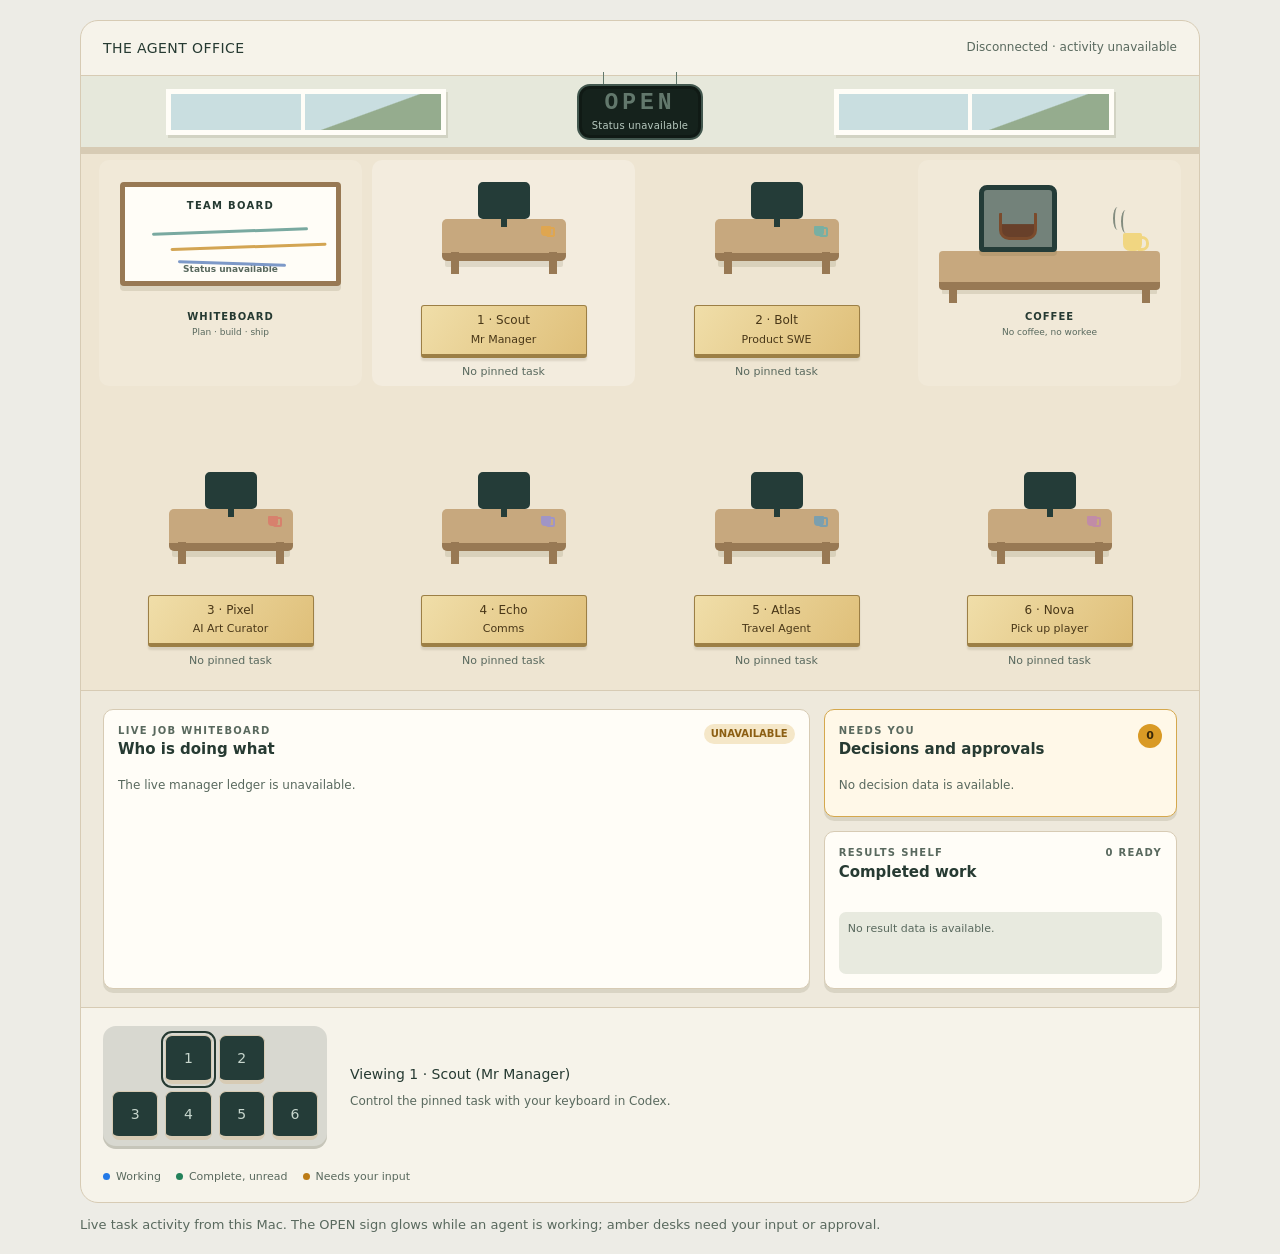
==== commit 3be9cd36: "Add local activity-gated manager rounds and neon OPEN sign" ====
--- a/index.html
+++ b/index.html
@@ -40,6 +40,10 @@
     #agent-office .window-view { position:relative; width:26%; height:46px; border:5px solid var(--office-panel); background:linear-gradient(160deg,light-dark(#c9dee0,#466572) 0 67%,light-dark(#95ac8e,#344b37) 68%); box-shadow:2px 3px 0 var(--office-shadow); }
     #agent-office .window-view:after { content:""; position:absolute; left:48%; width:4px; height:100%; background:var(--office-panel); }
     #agent-office .wall-sign { text-align:center; color:var(--office-muted); letter-spacing:.18em; font-size:11px; padding:0 10px; }
+    #agent-office .open-sign { position:relative; min-width:114px; padding:5px 13px 6px; border:2px solid #42574e; border-radius:13px; background:#15221c; color:#62786c; font:700 23px/1.1 ui-monospace,monospace; letter-spacing:.17em; text-align:center; box-shadow:inset 0 0 0 3px #101a15; transition:color .3s,border-color .3s,box-shadow .3s; }
+    #agent-office .open-sign::before { content:""; position:absolute; height:12px; border-left:1px solid #62786c; border-right:1px solid #62786c; left:20%; right:20%; top:-14px; }
+    #agent-office .open-sign[data-open="true"] { color:#baffd8; border-color:#67eaa3; text-shadow:0 0 4px #6df4a9,0 0 13px #42e48b; box-shadow:inset 0 0 9px #42e48b38,0 0 8px #42e48b90,0 0 24px #42e48b50; }
+    #agent-office .open-sign small { display:block; margin-top:4px; color:#b7c9bf; font:10px/1.2 ui-sans-serif,system-ui,sans-serif; letter-spacing:.02em; text-shadow:none; }
     #agent-office .office-desks { display:grid; grid-template-columns:repeat(4,minmax(0,1fr)); grid-template-areas:'whiteboard key1 key2 coffee' 'key3 key4 key5 key6'; column-gap:10px; row-gap:64px; }
     #agent-office .station { position:relative; min-height:222px; min-width:0; border:0; padding:0 0 6px; background:transparent; color:inherit; font:inherit; cursor:pointer; border-radius:10px; display:flex; flex-direction:column; }
     #agent-office .station[aria-pressed="true"] { background:light-dark(#ffffff42,#ffffff08); }
@@ -213,7 +217,7 @@
   <div class="office-window" data-cozy="true">
     <div class="office-header"><span class="office-brand">THE AGENT OFFICE</span><span class="office-tag">Preview · example activity</span></div>
     <div class="office-room">
-      <div class="back-wall" aria-hidden="true"><div class="window-view"></div><div class="wall-sign">SIX DESKS<br>ONE TEAM</div><div class="window-view"></div></div>
+      <div class="back-wall"><div class="window-view" aria-hidden="true"></div><div class="open-sign" data-open="false" role="status" aria-live="polite" aria-label="Office status unavailable">OPEN<small>Status unavailable</small></div><div class="window-view" aria-hidden="true"></div></div>
       <div class="office-desks" aria-label="Agent desks"></div>
     </div>
     <section class="job-hub" aria-label="Agent work and results">
@@ -286,6 +290,7 @@
       const agents = roster.map((displayTitle,i)=>({ ...splitPinnedName(displayTitle), displayTitle, index:i, keyNumber:i+1, task:tasks[i], state:'idle', stage:'Ready for a task', position:null, location:'home', moving:false, runId:0, threadId:null }));
       let selected = 0;
       let liveMode = false;
+      let liveConnected = false;
       const appearance = { cozy:true, pace:'Relaxed' };
       deskArea.append(whiteboardSpace);
       agents.forEach((a,i) => {
@@ -550,6 +555,15 @@
         showResult(selectedResultId);
       }
       function render() {
+        const sign=root.querySelector('.open-sign');
+        if(sign) {
+          const working=(!liveMode||liveConnected)&&agents.some(a=>a.state==='working');
+          const unknown=(liveMode&&!liveConnected)||agents.some(a=>a.state==='unknown');
+          const status=working?'Agents at work':unknown?'Status unavailable':'Off duty';
+          sign.dataset.open=String(working);
+          sign.setAttribute('aria-label',working?'Office open: agents at work':unknown?'Office status unavailable':'Office off duty: no active work');
+          sign.querySelector('small').textContent=status;
+        }
         agents.forEach((a,i) => {
           const stateLabel = {working:'Working',done:'Complete · unread',idle:'Idle',waiting:'Needs your input',unknown:'Status unavailable',error:'Error',unassigned:'No pinned task'}[a.state] || 'Status unavailable';
           for (const el of [a.station,a.key]) {
@@ -747,6 +761,7 @@
       root.agentOffice={
         applySnapshot(snapshot) {
           liveMode=true;
+          liveConnected=!!snapshot.connected;
           input.hidden=true; send.hidden=true;
           renderJobBoard(snapshot && snapshot.jobBoard, snapshot.connected?snapshot.slots:null);
           const tag=root.querySelector('.office-tag');
@@ -791,7 +806,7 @@
   </script>
 </div>
 </main>
-  <p class="connection-note">Live task activity from this Mac. Use the Creator Micro’s pinned-task controls in Codex. Office selection is independent; amber means the task needs your input or approval.</p>
+  <p class="connection-note">Live task activity from this Mac. The OPEN sign glows while an agent is working; amber desks need your input or approval. <span id="local-watch-note"></span></p>
   <script>
     (() => {
       const office=document.getElementById('agent-office');
@@ -804,9 +819,14 @@
         try {
           const response=await fetch(presentation?'/api/state?presentation=1':'/api/state',{cache:'no-store',signal:AbortSignal.timeout(4000)});
           if(!response.ok) throw new Error('Activity source unavailable');
-          office.agentOffice.applySnapshot(await response.json());
+          const snapshot=await response.json();
+          office.agentOffice.applySnapshot(snapshot);
+          const watch=snapshot.managerWatch;
+          const watchNote=document.getElementById('local-watch-note');
+          watchNote.textContent=!watch?'':watch.status==='paused-error'?'Local manager watch needs attention—automatic rounds are paused.':watch.status==='unavailable'?'Local manager watch is waiting for reliable activity.':watch.status==='configuration-changed'||watch.status==='disabled'?'Local manager watch is disabled.':'Local manager watch · idle checks use no AI.';
         } catch(_error) {
           office.agentOffice.applySnapshot({connected:false,slots:[]});
+          document.getElementById('local-watch-note').textContent='';
         }
         pollTimer=setTimeout(refresh,1000);
       }
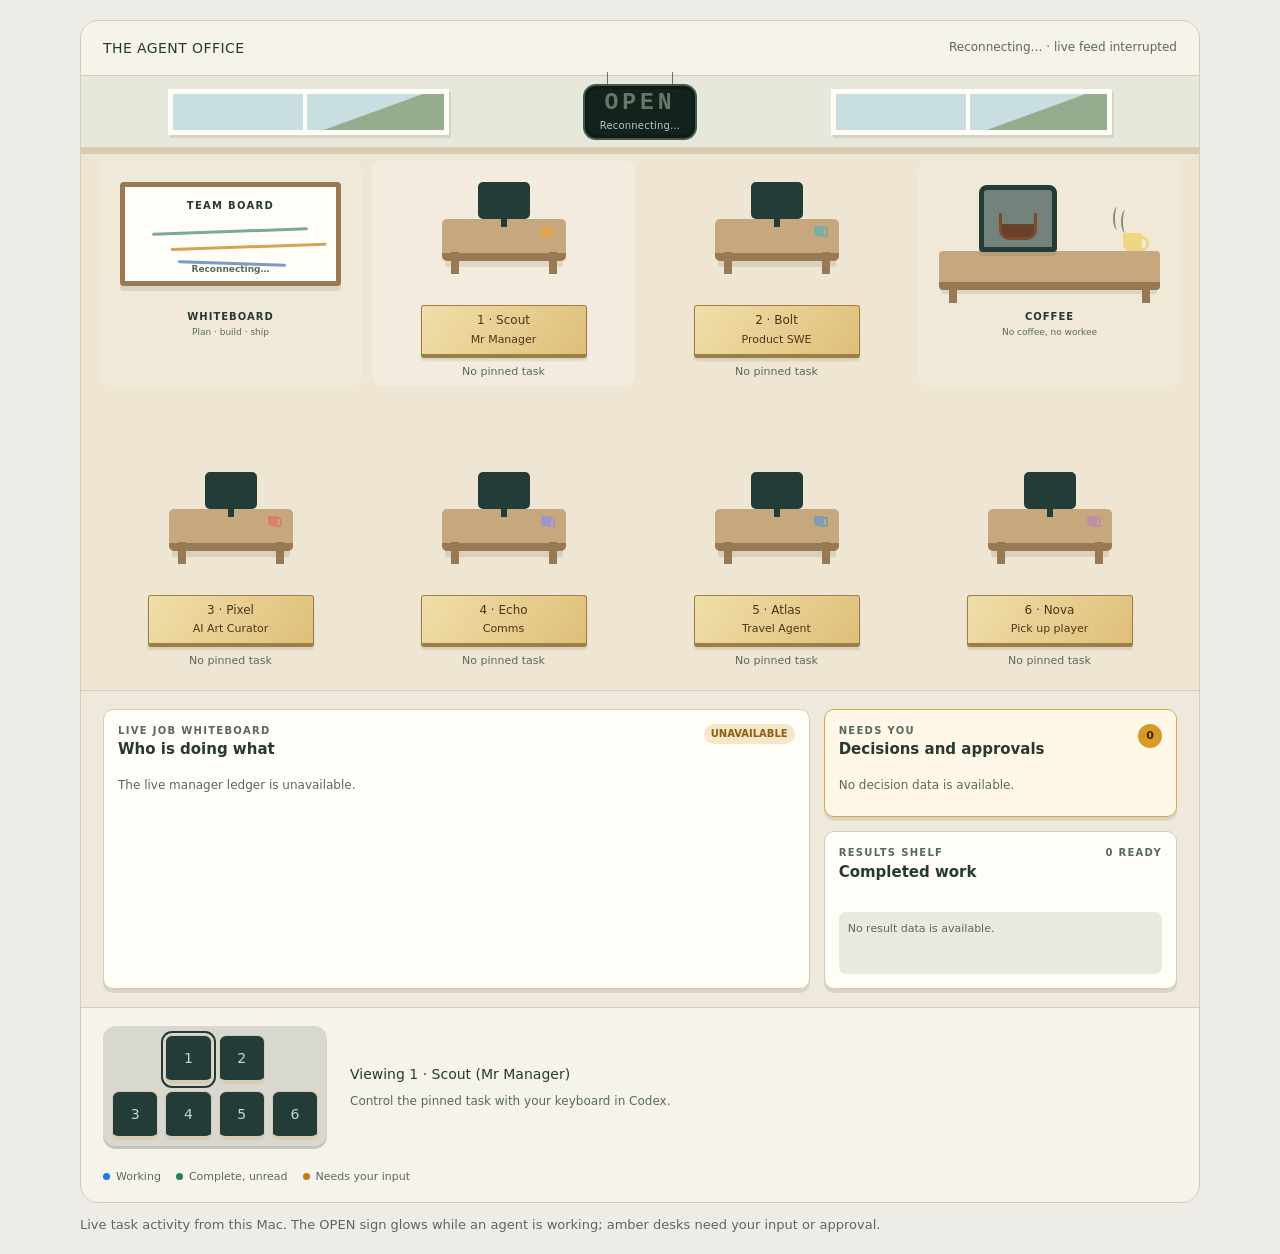
==== commit e00aef3d: "Fix office refresh recovery and clarify idle labels" ====
--- a/index.html
+++ b/index.html
@@ -53,6 +53,9 @@
     #agent-office .plaque-role { display:block; margin-top:2px; font-size:11px; overflow-wrap:anywhere; }
     #agent-office .plaque-role[hidden] { display:none; }
     #agent-office .station-state { display:block; color:var(--office-muted); font-size:11px; }
+    #agent-office .station[data-manager-watch] .station-state { font-size:13px; font-weight:500; }
+    #agent-office .manager-check { display:block; color:var(--office-muted); font-size:12px; line-height:1.4; overflow-wrap:anywhere; }
+    #agent-office .manager-check[hidden] { display:none; }
     #agent-office .worktable { position:absolute; top:59px; left:50%; transform:translateX(-50%); width:124px; height:42px; background:var(--office-desk); border-radius:5px; border-bottom:8px solid var(--office-edge); box-shadow:0 9px 0 -3px var(--office-shadow); }
     #agent-office .worktable:before, #agent-office .worktable:after { content:""; position:absolute; width:8px; height:22px; background:var(--office-edge); top:33px; }
     #agent-office .worktable:before { left:9px; } #agent-office .worktable:after { right:9px; }
@@ -217,7 +220,7 @@
   <div class="office-window" data-cozy="true">
     <div class="office-header"><span class="office-brand">THE AGENT OFFICE</span><span class="office-tag">Preview · example activity</span></div>
     <div class="office-room">
-      <div class="back-wall"><div class="window-view" aria-hidden="true"></div><div class="open-sign" data-open="false" role="status" aria-live="polite" aria-label="Office status unavailable">OPEN<small>Status unavailable</small></div><div class="window-view" aria-hidden="true"></div></div>
+      <div class="back-wall"><div class="window-view" aria-hidden="true"></div><div class="open-sign" data-open="false" role="status" aria-live="polite" aria-label="Office reconnecting">OPEN<small>Reconnecting…</small></div><div class="window-view" aria-hidden="true"></div></div>
       <div class="office-desks" aria-label="Agent desks"></div>
     </div>
     <section class="job-hub" aria-label="Agent work and results">
@@ -301,6 +304,8 @@
         station.style.setProperty('--trim',`light-dark(${colors[i][2]},${colors[i][3]})`);
         station.innerHTML=`<span class="worktable" aria-hidden="true"></span><span class="monitor" aria-hidden="true"><span class="screen-lines"></span></span><span class="mug" aria-hidden="true"></span><span class="robot robot-${i+1}" aria-hidden="true"><span class="robot-head"><span class="visor"></span></span><span class="robot-body"><span class="robot-badge"></span></span><span class="feet"></span></span><span class="result-sheet" aria-hidden="true"></span><span class="station-label"><span class="desk-plaque"><span class="plaque-name"></span><span class="plaque-role"></span></span><span class="station-state"></span></span>`;
         station.addEventListener('click',()=>select(i)); deskArea.append(station); a.station=station;
+        const check=document.createElement('span'); check.className='manager-check'; check.hidden=true;
+        station.querySelector('.station-label').append(check);
         a.robot=station.querySelector('.robot');
         a.robot.style.setProperty('--suit',`light-dark(${colors[i][0]},${colors[i][1]})`);
         a.robot.style.setProperty('--trim',`light-dark(${colors[i][2]},${colors[i][3]})`);
@@ -430,6 +435,25 @@
       }
       window.addEventListener('pagehide',clearCommunications,{once:true});
       let selectedResultId=null,spotlightTimer=null;
+      let managerWatch=null,managerKey=null,managerSource=null;
+      function managerDisplay(key,state) {
+        if(key!==managerKey || !managerWatch || !liveConnected) return null;
+        const now=Date.now(),watch=managerWatch;
+        const localAt=watch.lastLocalCheckAt;
+        const fresh=typeof localAt==='number' && Number.isFinite(localAt) && now-localAt*1000<=45000 && localAt*1000-now<=5000;
+        const healthy=watch.enabled===true && fresh && ['idle','watching','settling','ready','requested','manager-busy'].includes(watch.status);
+        const disabled=watch.enabled===false || ['disabled','configuration-changed'].includes(watch.status);
+        const watchLabel=disabled?'Watch disabled':watch.status==='paused-error'?'Watch paused':healthy?'Watching team':watch.status==='starting'?'Watch starting':'Watch unavailable';
+        // An active task is not necessarily an office round. Use real communication
+        // events for Checking in; never change the underlying activity colors.
+        const checking=healthy && roundManager?.keyNumber===key && roundManager.roundHold;
+        const label=['idle','working'].includes(state)?(checking?'Checking in':state==='idle'?watchLabel:null):null;
+        const checked=managerSource?.available && typeof managerSource.updatedAt==='string'?Date.parse(managerSource.updatedAt):NaN;
+        const validCheck=Number.isFinite(checked) && checked>0 && checked<=now+5000;
+        const time=validCheck?new Intl.DateTimeFormat(undefined,{...(now-checked>=86400000?{month:'short',day:'numeric'}:{}),hour:'numeric',minute:'2-digit'}).format(checked):null;
+        const last=time?`Last checked ${time}`:'Last check unavailable';
+        return {label,watchLabel,note:label===watchLabel || checking?last:`${watchLabel} · ${last}`};
+      }
       function emptyState(container,text) {
         const item=document.createElement('p'); item.className='panel-empty'; item.textContent=text;
         container.replaceChildren(item);
@@ -452,7 +476,7 @@
         // Use this snapshot's live slots, never the previous frame's characters.
         const liveSlots=Array.isArray(slots)?slots:null;
         const slotByKey=new Map((liveSlots || []).filter(slot=>slot && Number.isInteger(slot.key)).map(slot=>[slot.key,slot]));
-        roomBoard.textContent=liveSlots?`${liveSlots.filter(slot=>slot?.state==='working').length} active`:'Status unavailable';
+        roomBoard.textContent=liveSlots?`${liveSlots.filter(slot=>slot?.state==='working').length} active`:'Reconnecting…';
         // The rounds controller has a deliberately tiny DOM harness in tests;
         // board rendering is optional in that isolated scene.
         if(!jobHub) return;
@@ -478,7 +502,7 @@
         const stageLabels={researching:'Researching',building:'Building',testing:'Testing',waiting:'Waiting',unknown:'Stage unknown'};
         const activityLabels={
           working:{stage:'working',title:'Active · no project assignment listed',chip:'Working'},
-          idle:{stage:'ready',title:'Ready for the next assignment',chip:'Ready'},
+          idle:{stage:'ready',title:'On a break ☕ · ready for the next assignment',chip:'On a break'},
           done:{stage:'done',title:'Response complete · unread',chip:'Complete'},
           waiting:{stage:'waiting',title:'Needs your input or approval',chip:'Needs you'},
           error:{stage:'error',title:'Task reported an error',chip:'Error'},
@@ -488,8 +512,11 @@
           const assignment=item.assignment && typeof item.assignment==='object'?item.assignment:null;
           const activity=slotByKey.get(item.key)?.state;
           let fallback=activityLabels[activity] || activityLabels.unknown;
+          if(!liveSlots) fallback={stage:'unknown',title:'Live connection interrupted',chip:'Reconnecting…'};
           // A missing/stale ledger cannot establish that an idle agent is free.
           if(activity==='idle' && (!source.available || stale)) fallback={stage:'unknown',title:'Current assignment unavailable',chip:'Unknown'};
+          const watching=managerDisplay(item.key,activity);
+          if(watching?.label) fallback={stage:watching.label==='Checking in'?'working':watching.label==='Watching team'?'watching':'unknown',title:watching.label,chip:watching.label==='Watching team'?'Watching':watching.label==='Checking in'?'Checking in':'Watch status'};
           const stage=assignment?(assignment.stage || 'unknown'):fallback.stage;
           const row=document.createElement('button'); row.type='button'; row.className='job-row'; row.dataset.stage=stage;
           const identity=document.createElement('span'); identity.className='job-agent';
@@ -558,18 +585,23 @@
         const sign=root.querySelector('.open-sign');
         if(sign) {
           const working=(!liveMode||liveConnected)&&agents.some(a=>a.state==='working');
-          const unknown=(liveMode&&!liveConnected)||agents.some(a=>a.state==='unknown');
-          const status=working?'Agents at work':unknown?'Status unavailable':'Off duty';
+          const disconnected=liveMode&&!liveConnected;
+          const unknown=agents.some(a=>a.state==='unknown');
+          const status=working?'Agents at work':disconnected?'Reconnecting…':unknown?'Status unavailable':'Off duty';
           sign.dataset.open=String(working);
-          sign.setAttribute('aria-label',working?'Office open: agents at work':unknown?'Office status unavailable':'Office off duty: no active work');
+          sign.setAttribute('aria-label',working?'Office open: agents at work':disconnected?'Office reconnecting':unknown?'Office status unavailable':'Office off duty: no active work');
           sign.querySelector('small').textContent=status;
         }
         agents.forEach((a,i) => {
-          const stateLabel = {working:'Working',done:'Complete · unread',idle:'Idle',waiting:'Needs your input',unknown:'Status unavailable',error:'Error',unassigned:'No pinned task'}[a.state] || 'Status unavailable';
+          const watching=managerDisplay(a.keyNumber,a.state);
+          const stateLabel = watching?.label || {working:'Working',done:'Complete · unread',idle:'On a break ☕',waiting:'Needs your input',unknown:liveMode&&!liveConnected?'Reconnecting…':'Status unavailable',error:'Error',unassigned:'No pinned task'}[a.state] || 'Status unavailable';
           for (const el of [a.station,a.key]) {
             el.dataset.state=a.state; el.setAttribute('aria-pressed',String(i===selected));
-            el.setAttribute('aria-label',`${a.keyNumber} · ${a.displayTitle}, ${stateLabel}${i===selected?', selected in office':''}`);
-          }
+            el.setAttribute('aria-label',`${a.keyNumber} · ${a.displayTitle}, ${stateLabel}${watching?', '+watching.note:''}${i===selected?', selected in office':''}`);
+          }
+          if(watching) a.station.dataset.managerWatch='true'; else delete a.station.dataset.managerWatch;
+          const check=a.station.querySelector('.manager-check');
+          check.hidden=!watching; check.textContent=watching?.note || '';
           a.station.querySelector('.plaque-name').textContent=`${a.keyNumber} · ${a.name}`;
           const role=a.station.querySelector('.plaque-role');
           role.textContent=a.role; role.hidden=!a.role;
@@ -647,6 +679,7 @@
         a.runId++; a.moving=false; a.robot.dataset.walking='false'; a.location='home';
         if(root.isConnected && a.state==='working') void work(a);
         else position(a,spot(a,'home'),reducedMotion.matches?0:250);
+        render();
       }
       function roundValid(event,{manager,teammate}) {
         return root.isConnected && manager.threadId===event.from &&
@@ -671,6 +704,7 @@
           const {manager,teammate}=people;
           if(roundManager && roundManager!==manager) release(roundManager);
           roundManager=manager; hold(manager); manager.robot.dataset.rounds='true';
+          render();
           if(event.kind==='overview' || reducedMotion.matches) return;
           // If input is needed, preserve the stationary communication fallback.
           if(['waiting','error','unknown','unassigned'].includes(manager.state)) return;
@@ -762,11 +796,14 @@
         applySnapshot(snapshot) {
           liveMode=true;
           liveConnected=!!snapshot.connected;
+          managerWatch=snapshot.managerWatch || null;
+          managerKey=!snapshot.jobBoard?.presentation && Array.isArray(snapshot.jobBoard?.agents)?snapshot.jobBoard.agents.find(item=>item?.role==='manager')?.key ?? null:null;
+          managerSource=snapshot.jobBoard?.source || null;
           input.hidden=true; send.hidden=true;
           renderJobBoard(snapshot && snapshot.jobBoard, snapshot.connected?snapshot.slots:null);
           const tag=root.querySelector('.office-tag');
           const items=snapshot.connected && Array.isArray(snapshot.slots)?snapshot.slots:null;
-          tag.textContent=items?'Live · local task activity':'Disconnected · activity unavailable';
+          tag.textContent=items?'Live · local task activity':'Reconnecting… · live feed interrupted';
           if(!items) {
             clearCommunications();
             agents.forEach(a=>{a.runId++;a.state=a.threadId?'unknown':'unassigned';a.moving=false;a.location='home';a.robot.hidden=!a.threadId;a.robot.dataset.walking='false';position(a,spot(a,'home'));});
@@ -814,24 +851,61 @@
       document.documentElement.dataset.presentation=String(presentation);
       if(presentation) document.title='Agent Office — presentation';
       office.agentOffice.applySnapshot({connected:false,slots:[]});
-      let pollTimer;
+      let pollTimer=null, activeRequest=null, suspended=false;
+      function showDisconnected() {
+        office.agentOffice.applySnapshot({connected:false,slots:[]});
+        document.getElementById('local-watch-note').textContent='';
+      }
       async function refresh() {
+        clearTimeout(pollTimer); pollTimer=null;
+        if(suspended || document.hidden || activeRequest) return;
+        // One request and one next-poll timer per visible page. A request owns
+        // its result only until pause() aborts it; late results cannot repaint
+        // a restored page or start a second polling loop.
+        const request={controller:new AbortController(),timeout:null};
+        activeRequest=request;
+        request.timeout=setTimeout(()=>request.controller.abort(),4000);
+        const current=()=>activeRequest===request && !suspended && !document.hidden;
         try {
-          const response=await fetch(presentation?'/api/state?presentation=1':'/api/state',{cache:'no-store',signal:AbortSignal.timeout(4000)});
+          const response=await fetch(presentation?'/api/state?presentation=1':'/api/state',{cache:'no-store',signal:request.controller.signal});
           if(!response.ok) throw new Error('Activity source unavailable');
           const snapshot=await response.json();
+          if(!current()) return;
+          if(request.controller.signal.aborted) throw new Error('Activity request timed out');
+          if(!snapshot || typeof snapshot.connected!=='boolean' || !Array.isArray(snapshot.slots)) throw new Error('Invalid activity snapshot');
           office.agentOffice.applySnapshot(snapshot);
           const watch=snapshot.managerWatch;
           const watchNote=document.getElementById('local-watch-note');
           watchNote.textContent=!watch?'':watch.status==='paused-error'?'Local manager watch needs attention—automatic rounds are paused.':watch.status==='unavailable'?'Local manager watch is waiting for reliable activity.':watch.status==='configuration-changed'||watch.status==='disabled'?'Local manager watch is disabled.':'Local manager watch · idle checks use no AI.';
         } catch(_error) {
-          office.agentOffice.applySnapshot({connected:false,slots:[]});
-          document.getElementById('local-watch-note').textContent='';
-        }
-        pollTimer=setTimeout(refresh,1000);
-      }
-      refresh();
-      window.addEventListener('pagehide',()=>clearTimeout(pollTimer),{once:true});
+          if(current()) showDisconnected();
+        } finally {
+          clearTimeout(request.timeout);
+          if(activeRequest===request) {
+            activeRequest=null;
+            if(!suspended && !document.hidden) pollTimer=setTimeout(refresh,1000);
+          }
+        }
+      }
+      function pause() {
+        suspended=true;
+        clearTimeout(pollTimer); pollTimer=null;
+        const request=activeRequest; activeRequest=null;
+        if(request) { clearTimeout(request.timeout); request.controller.abort(); }
+      }
+      function resume() {
+        if(document.hidden) return;
+        if(suspended) showDisconnected();
+        suspended=false;
+        refresh();
+      }
+      // Safari can restore this exact document from its back/forward cache.
+      // These listeners must survive every hide/show cycle, not just the first.
+      window.addEventListener('pagehide',pause);
+      window.addEventListener('pageshow',resume);
+      window.addEventListener('online',resume);
+      document.addEventListener('visibilitychange',()=>document.hidden?pause():resume());
+      resume();
     })();
   </script>
 </body>
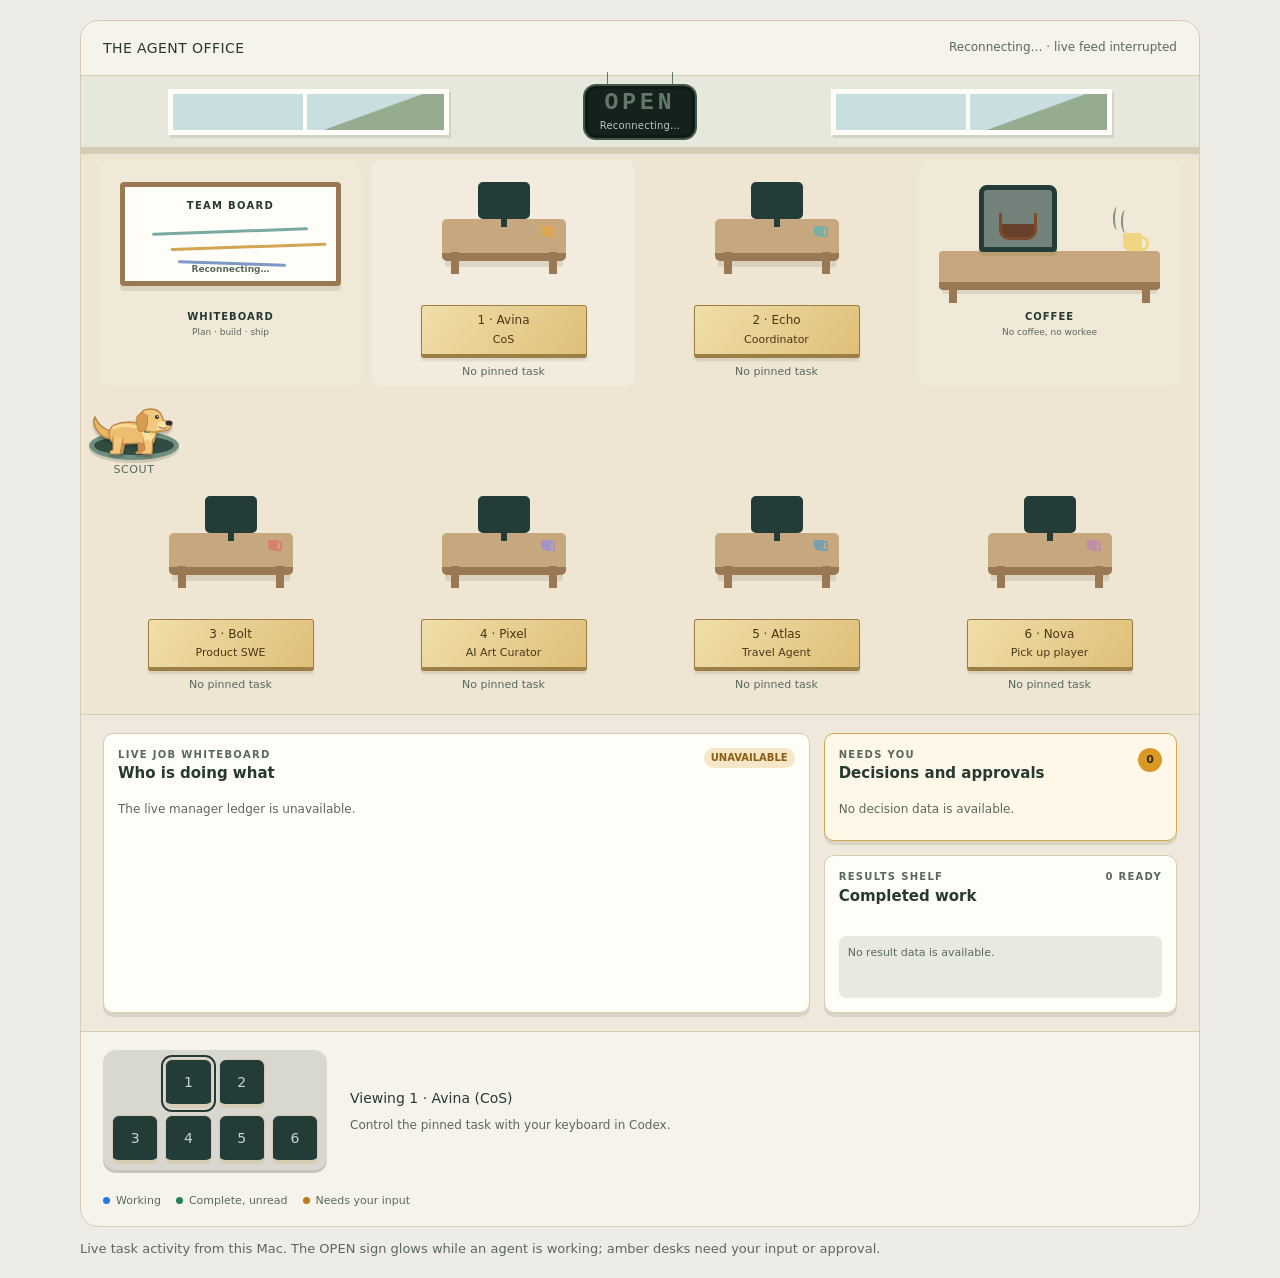
==== commit 359d95f8: "Add Scout the office dog and update team layout" ====
--- a/index.html
+++ b/index.html
@@ -44,7 +44,7 @@
     #agent-office .open-sign::before { content:""; position:absolute; height:12px; border-left:1px solid #62786c; border-right:1px solid #62786c; left:20%; right:20%; top:-14px; }
     #agent-office .open-sign[data-open="true"] { color:#baffd8; border-color:#67eaa3; text-shadow:0 0 4px #6df4a9,0 0 13px #42e48b; box-shadow:inset 0 0 9px #42e48b38,0 0 8px #42e48b90,0 0 24px #42e48b50; }
     #agent-office .open-sign small { display:block; margin-top:4px; color:#b7c9bf; font:10px/1.2 ui-sans-serif,system-ui,sans-serif; letter-spacing:.02em; text-shadow:none; }
-    #agent-office .office-desks { display:grid; grid-template-columns:repeat(4,minmax(0,1fr)); grid-template-areas:'whiteboard key1 key2 coffee' 'key3 key4 key5 key6'; column-gap:10px; row-gap:64px; }
+    #agent-office .office-desks { display:grid; grid-template-columns:repeat(4,minmax(0,1fr)); grid-template-areas:'whiteboard key1 key2 coffee' 'key3 key4 key5 key6'; column-gap:10px; row-gap:88px; }
     #agent-office .station { position:relative; min-height:222px; min-width:0; border:0; padding:0 0 6px; background:transparent; color:inherit; font:inherit; cursor:pointer; border-radius:10px; display:flex; flex-direction:column; }
     #agent-office .station[aria-pressed="true"] { background:light-dark(#ffffff42,#ffffff08); }
     #agent-office .station-label { position:relative; margin-top:145px; width:100%; padding:0 4px; text-align:center; font-size:12px; white-space:normal; display:flex; flex-direction:column; align-items:center; gap:6px; }
@@ -208,6 +208,32 @@
     #agent-office .speech-dots i:nth-child(2) { animation-delay:.14s; }
     #agent-office .speech-dots i:nth-child(3) { animation-delay:.28s; }
     #agent-office .comms-announcement { position:absolute; width:1px; height:1px; padding:0; margin:-1px; overflow:hidden; clip-path:inset(50%); white-space:nowrap; }
+    #agent-office .pet-bed { position:absolute; left:8px; width:90px; height:29px; border:5px solid #718f80; border-radius:50%; background:#304b40; box-shadow:0 3px 0 #0002; pointer-events:none; }
+    #agent-office .pet-bed span { position:absolute; top:26px; left:0; right:0; text-align:center; font-size:11px; color:var(--office-muted); letter-spacing:.05em; }
+    #agent-office .office-pet { position:absolute; z-index:12; left:0; top:0; width:86px; height:54px; padding:0; border:0; border-radius:16px; background:transparent; cursor:pointer; touch-action:manipulation; transition:transform var(--pet-duration,0ms) linear; -webkit-tap-highlight-color:transparent; }
+    #agent-office .office-pet:focus-visible { outline:2px solid var(--office-green); outline-offset:3px; }
+    #agent-office .pet-facing { display:block; width:86px; height:54px; transform:scaleX(var(--pet-facing,1)); }
+    #agent-office .pet-drawing { display:block; width:86px; height:54px; overflow:visible; filter:drop-shadow(0 3px 1px #0003); }
+    #agent-office .pet-tail { transform-origin:25px 28px; }
+    #agent-office .pet-leg { transform-origin:42px 32px; }
+    #agent-office .pet-head { transform-origin:62px 26px; }
+    #agent-office .pet-closed-eye,#agent-office .pet-heart,#agent-office .pet-zzz { display:none; }
+    #agent-office .office-pet[data-pose="walking"] .pet-drawing { animation:office-bob .34s ease-in-out infinite alternate; }
+    #agent-office .office-pet[data-pose="walking"] .pet-leg { animation:pet-step .32s ease-in-out infinite alternate; }
+    #agent-office .office-pet[data-pose="walking"] .pet-leg-back { animation-delay:-.32s; }
+    #agent-office .office-pet:is([data-pose="walking"],[data-pose="happy"]) .pet-tail { animation:pet-wag .22s ease-in-out infinite alternate; }
+    #agent-office .office-pet[data-pose="sniffing"] .pet-head { transform:rotate(17deg) translateY(3px); }
+    #agent-office .office-pet[data-pose="sleeping"] .pet-drawing { transform:translateY(7px) scaleY(.77); }
+    #agent-office .office-pet[data-pose="sleeping"] .pet-leg { transform:scaleY(.45); }
+    #agent-office .office-pet[data-pose="sleeping"] .pet-eye { display:none; }
+    #agent-office .office-pet[data-pose="sleeping"] .pet-closed-eye { display:block; }
+    #agent-office .pet-heart,#agent-office .pet-zzz { position:absolute; right:3px; top:-13px; font:700 17px/1 ui-sans-serif,system-ui,sans-serif; pointer-events:none; }
+    #agent-office .pet-heart { color:light-dark(#ad334d,#ffacc0); }
+    #agent-office .pet-zzz { color:var(--office-muted); font-size:12px; letter-spacing:2px; }
+    #agent-office .office-pet[data-pose="happy"] .pet-heart,#agent-office .office-pet[data-pose="sleeping"] .pet-zzz { display:block; }
+    #agent-office .office-pet[data-paused="true"] * { animation-play-state:paused!important; }
+    @keyframes pet-step { from { transform:rotate(-9deg); } to { transform:rotate(9deg); } }
+    @keyframes pet-wag { from { transform:rotate(-15deg); } to { transform:rotate(22deg); } }
     @keyframes office-bubble-in { from { opacity:0; transform:translate(-50%,-88%) scale(.88); } to { opacity:1; transform:translate(-50%,-100%) scale(1); } }
     @keyframes office-speaking { 0%,70%,100% { transform:translateY(0); opacity:.4; } 35% { transform:translateY(-3px); opacity:1; } }
     @keyframes office-footsteps { 0% { transform:translateY(0) rotate(-9deg); } 100% { transform:translateY(-3px) rotate(9deg); } }
@@ -243,7 +269,7 @@
     <div class="office-bottom">
       <div class="keypad" role="group" aria-label="Six agent keys"></div>
       <form class="compose">
-        <label class="compose-title" for="agent-office-task">1 · Scout (Mr Manager)</label>
+        <label class="compose-title" for="agent-office-task">1 · Avina (CoS)</label>
         <input id="agent-office-task" class="task-input" type="text" maxlength="160" value="Draft a project introduction" aria-label="Example task for selected agent">
         <div class="compose-actions"><button class="send-task" type="submit">Send to work</button><span class="selection-detail" aria-live="polite">Ready for a task</span></div>
       </form>
@@ -283,13 +309,13 @@
         ['#d7816d','#f09b83','#a35b4b','#c07761'], ['#a095c6','#b7ace3','#746691','#8e81bd'],
         ['#7b9fae','#a1c5d6','#547a89','#7097a8'], ['#c18ca7','#e6a8c7','#925e7b','#b77e9e']
       ];
-      const roster = ['Scout (Mr Manager)','Bolt (Product SWE)','Pixel (AI Art Curator)','Echo (Comms)','Atlas (Travel Agent)','Nova (Pick up player)'];
+      const roster = ['Avina (CoS)','Echo (Coordinator)','Bolt (Product SWE)','Pixel (AI Art Curator)','Atlas (Travel Agent)','Nova (Pick up player)'];
       function splitPinnedName(title) {
         const full=String(title || '').trim();
         const match=full.match(/^(.*?)\s*\(([^()]*)\)\s*$/);
         return match && match[1].trim()?{name:match[1].trim(),role:match[2].trim()}:{name:full || 'Unassigned',role:''};
       }
-      const tasks = ['Draft a project introduction','Build a simple landing page','Design a playful app icon','Review the latest changes','Research the next project','Write a quick-start guide'];
+      const tasks = ['Draft a project introduction','Check the team','Build a simple landing page','Design a playful app icon','Research the next project','Write a quick-start guide'];
       const agents = roster.map((displayTitle,i)=>({ ...splitPinnedName(displayTitle), displayTitle, index:i, keyNumber:i+1, task:tasks[i], state:'idle', stage:'Ready for a task', position:null, location:'home', moving:false, runId:0, threadId:null }));
       let selected = 0;
       let liveMode = false;
@@ -316,6 +342,85 @@
         const key = document.createElement('button'); key.type='button'; key.className='agent-key'; key.textContent=String(i+1);
         key.addEventListener('click',()=>select(i)); keyArea.append(key); a.key=key;
       });
+      const pet=createOfficePet();
+      function createOfficePet() {
+        const bed=document.createElement('div'); bed.className='pet-bed';
+        bed.setAttribute('aria-hidden','true'); bed.innerHTML='<span>SCOUT</span>'; room.append(bed);
+        const dog=document.createElement('button'); dog.type='button'; dog.className='office-pet';
+        dog.setAttribute('aria-label','Pet Scout, the office Golden Retriever');
+        dog.title='Scout · Chief Morale Officer. Click for a wag.';
+        dog.innerHTML=`<span class="pet-facing" aria-hidden="true"><svg class="pet-drawing" viewBox="0 0 86 54" xmlns="http://www.w3.org/2000/svg">
+          <path class="pet-tail" d="M28 29 Q12 28 6 14 Q2 20 10 30 Q17 38 30 35" fill="#e8b764" stroke="#bd8645" stroke-width="1.5"/>
+          <path class="pet-leg pet-leg-back" d="M29 31 L28 47 Q22 49 25 51 L34 51 L38 32 M48 31 L49 48 Q45 49 47 51 L56 51 L57 30" fill="#c9914d"/>
+          <path d="M25 22 Q39 16 57 22 L68 26 L65 39 Q61 43 51 40 L34 41 Q20 42 20 31 Q20 25 25 22" fill="#edbd70" stroke="#bd8645" stroke-width="1.3"/>
+          <path d="M25 25 Q34 20 47 24" fill="none" stroke="#ffdb98" stroke-width="3" stroke-linecap="round"/>
+          <path class="pet-leg" d="M24 33 L24 47 Q19 48 22 51 L31 51 L34 35 M54 33 L56 47 Q51 48 53 51 L63 51 L64 33" fill="#f3c77d" stroke="#bd8645" stroke-width="1"/>
+          <path d="M52 25 L55 38 L59 36 L61 39 L65 34 L67 29" fill="#ffe0a0"/>
+          <g class="pet-head"><path d="M55 27 L66 28" stroke="#4e8879" stroke-width="5"/><circle cx="63" cy="30" r="2.5" fill="#f9d26e"/>
+          <path d="M51 16 Q50 6 62 6 Q72 6 74 17 L81 19 Q84 23 79 27 L67 29 Q55 30 52 23Z" fill="#f3c77d" stroke="#bd8645" stroke-width="1.3"/>
+          <path d="M55 10 Q45 10 48 22 Q49 32 56 27 Q60 21 58 12" fill="#d79c51" stroke="#bd8645" stroke-width="1"/>
+          <path d="M69 19 Q78 17 80 22 Q77 28 68 26" fill="#ffe1a8"/>
+          <ellipse cx="80" cy="20" rx="3.5" ry="2.6" fill="#342c26"/>
+          <circle class="pet-eye" cx="68" cy="14" r="2" fill="#342c26"/><circle class="pet-eye" cx="68.5" cy="13.4" r=".65" fill="white"/>
+          <path class="pet-closed-eye" d="M65 15 Q68 18 71 15" fill="none" stroke="#342c26" stroke-width="1.5" stroke-linecap="round"/>
+          <path d="M70 24 Q75 27 78 24" fill="none" stroke="#825936" stroke-width="1" stroke-linecap="round"/></g>
+          </svg></span><span class="pet-heart" aria-hidden="true">♥</span><span class="pet-zzz" aria-hidden="true">z z</span>`;
+        room.append(dog);
+        const announcement=document.createElement('span'); announcement.className='comms-announcement';
+        announcement.setAttribute('aria-live','polite'); root.append(announcement);
+        let timer=null,mode=null,pose='resting',point={x:8,y:0};
+        function geometry() {
+          const bounds=room.getBoundingClientRect();
+          const upper=agents.find(a=>a.keyNumber===1).station.getBoundingClientRect();
+          const lower=agents.find(a=>a.keyNumber===3).station.getBoundingClientRect();
+          return {width:bounds.width,left:bounds.left,y:upper.bottom-bounds.top+Math.max(0,(lower.top-upper.bottom-54)/2)};
+        }
+        function clear() {if(timer!==null) clearTimeout(timer); timer=null;}
+        function later(fn,ms) {clear(); timer=setTimeout(()=>{timer=null;if(!root.isConnected){dog.dataset.paused='true';return;}if(document.hidden){sync();return;}fn();},ms);}
+        function draw(next,x=point.x,duration=0) {
+          pose=next; dog.dataset.pose=pose;
+          const g=geometry(); x=Math.max(8,Math.min(g.width-94,x));
+          if(x!==point.x) dog.style.setProperty('--pet-facing',x<point.x?-1:1);
+          point={x,y:g.y}; dog.style.setProperty('--pet-duration',`${duration}ms`);
+          dog.style.transform=`translate(${Math.round(x)}px,${Math.round(g.y)}px)`;
+          bed.style.top=`${Math.round(g.y+28)}px`;
+        }
+        function stroll() {
+          if(mode!=='active') return;
+          const g=geometry(),working=agents.filter(a=>a.state==='working');
+          const target=working[Math.floor(Math.random()*working.length)];
+          const desk=target?.station.getBoundingClientRect();
+          let x=desk?desk.left-g.left+desk.width/2-43:8;
+          // Mix short desk-side visits with an aisle stroll; never enter a desk.
+          if(Math.abs(x-point.x)<45) x=point.x<g.width/2?g.width-94:8;
+          const duration=Math.max(900,Math.min(4300,Math.abs(x-point.x)*15));
+          draw('walking',x,duration);
+          later(()=>{draw('sniffing');later(stroll,2200);},duration);
+        }
+        function currentMode() {
+          if(!root.isConnected || document.hidden) return 'paused';
+          const connected=!liveMode||liveConnected;
+          const working=connected&&agents.some(a=>a.state==='working');
+          const quiet=connected&&!agents.some(a=>['working','unknown'].includes(a.state));
+          return working&&!reducedMotion.matches?'active':quiet?'quiet':'rest';
+        }
+        function sync(force=false) {
+          const next=currentMode(); if(!force&&next===mode) return;
+          clear(); mode=next; dog.dataset.paused=String(mode==='paused');
+          draw(mode==='quiet'?'sleeping':'resting',8);
+          if(mode==='active') later(stroll,1200);
+        }
+        dog.addEventListener('click',()=>{
+          if(mode==='paused') return;
+          clear(); draw('happy'); announcement.textContent='Scout says: best office ever. Tail wag delivered.';
+          later(()=>{announcement.textContent='';sync(true);},2200);
+        });
+        document.addEventListener?.('visibilitychange',()=>sync());
+        window.addEventListener('pagehide',()=>{clear();mode='paused';dog.dataset.paused='true';draw('resting',8);});
+        window.addEventListener('pageshow',()=>sync(true));
+        reducedMotion.addEventListener('change',()=>sync(true));
+        return {sync,reflow:()=>sync(true)};
+      }
       const commsLayer=document.createElement('div');
       commsLayer.className='comms-layer'; commsLayer.setAttribute('aria-hidden','true'); room.append(commsLayer);
       const commsAnnouncement=document.createElement('span');
@@ -443,7 +548,7 @@
         const fresh=typeof localAt==='number' && Number.isFinite(localAt) && now-localAt*1000<=45000 && localAt*1000-now<=5000;
         const healthy=watch.enabled===true && fresh && ['idle','watching','settling','ready','requested','manager-busy'].includes(watch.status);
         const disabled=watch.enabled===false || ['disabled','configuration-changed'].includes(watch.status);
-        const watchLabel=disabled?'Watch disabled':watch.status==='paused-error'?'Watch paused':healthy?'Watching team':watch.status==='starting'?'Watch starting':'Watch unavailable';
+        const watchLabel=disabled?'Watch disabled':watch.status==='paused-error'?'Watch paused':watch.continuityStatus==='recovery-needed'?'Recovery needed':watch.continuityStatus?'Resume needs attention':healthy?'Watching team':watch.status==='starting'?'Watch starting':'Watch unavailable';
         // An active task is not necessarily an office round. Use real communication
         // events for Checking in; never change the underlying activity colors.
         const checking=healthy && roundManager?.keyNumber===key && roundManager.roundHold;
@@ -582,6 +687,7 @@
         showResult(selectedResultId);
       }
       function render() {
+        pet.sync();
         const sign=root.querySelector('.open-sign');
         if(sign) {
           const working=(!liveMode||liveConnected)&&agents.some(a=>a.state==='working');
@@ -622,8 +728,8 @@
         const coffee=coffeeSpace.getBoundingClientRect();
         const homeX=d.left-r.left+d.width/2-19;
         const homeY=d.top-r.top+72;
-        const topRow=agents[0]?.station.getBoundingClientRect();
-        const lowerRow=agents[2]?.station.getBoundingClientRect();
+        const topRow=agents.find(agent=>agent.keyNumber===1)?.station.getBoundingClientRect();
+        const lowerRow=agents.find(agent=>agent.keyNumber===3)?.station.getBoundingClientRect();
         const robotHeight=a.robot.getBoundingClientRect().height||48;
         const laneY=topRow && lowerRow
           ? topRow.bottom-r.top+Math.max(0,(lowerRow.top-topRow.bottom-robotHeight)/2)
@@ -746,6 +852,7 @@
       });
       function reflow() {
         agents.forEach(a=>{if(!a.moving && (!a.roundHold || a.location?.desk)) position(a,spot(a,a.location));});
+        pet.reflow();
       }
       async function work(a) {
         const runId=a.runId;
@@ -810,10 +917,26 @@
             render(); return;
           }
           if(items.some(item=>agents[item.avatar]?.roundHold && agents[item.avatar].threadId!==item.id)) clearCommunications();
+          // Avatars keep their identity; physical desks always follow pinned key slots.
+          const moved=new Set(items.filter(item=>agents[item.avatar] && agents[item.avatar].keyNumber!==item.key).map(item=>item.avatar));
+          if(moved.size) clearCommunications();
           for(const item of items) {
             const a=agents[item.avatar];
             if(!a || !Number.isInteger(item.key) || item.key<1 || item.key>6) continue;
-            const previous=a.state; const changed=a.threadId!==item.id;
+            a.keyNumber=item.key; a.station.style.gridArea=`key${item.key}`;
+          }
+          if(moved.size) {
+            // Keep keyboard focus / reading order aligned with the physical layout.
+            deskArea.append(whiteboardSpace);
+            for(const a of [...agents].sort((a,b)=>a.keyNumber-b.keyNumber)) {
+              deskArea.append(a.station);
+              if(a.keyNumber===2) deskArea.append(coffeeSpace);
+            }
+          }
+          for(const item of items) {
+            const a=agents[item.avatar];
+            if(!a || !Number.isInteger(item.key) || item.key<1 || item.key>6) continue;
+            const previous=a.state; const changed=a.threadId!==item.id || moved.has(item.avatar);
             if(changed || (previous!==item.state && !a.roundHold)) a.runId++;
             a.threadId=item.id; a.keyNumber=item.key; a.task=item.title; a.state=item.state;
             a.displayTitle=item.id?String(item.title):'Unassigned';
@@ -821,6 +944,7 @@
             a.key.textContent=String(item.key); keyArea.append(a.key);
             a.robot.querySelector('.traveler-number').textContent=String(item.key);
             a.robot.hidden=!item.id;
+            if(moved.has(item.avatar)) {a.moving=false;a.location='home';position(a,spot(a,'home'));}
             if(!a.roundHold) {
               if(a.state==='working' && (changed || previous!=='working')) work(a);
               else if(a.state!=='working') {a.moving=false;a.location='home';a.robot.dataset.walking='false';position(a,spot(a,'home'),250);}
